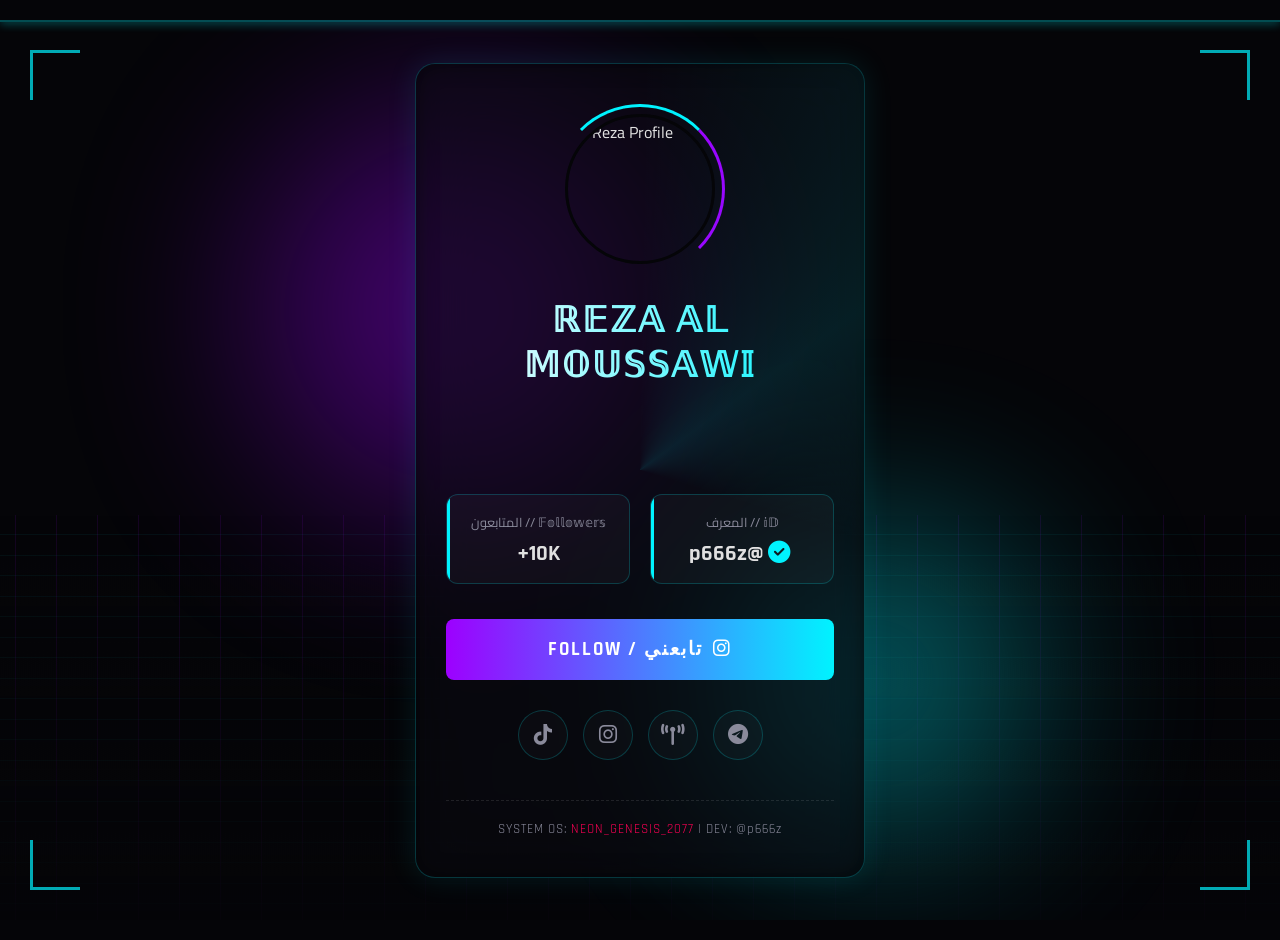
==== index.html @ 3d48b4b0 "Update index.html" ====
<!DOCTYPE HTML>
<html lang="ar" dir="rtl">
<head>
  <meta charset="utf-8"/>
  <meta name="viewport" content="width=device-width, initial-scale=1.0, maximum-scale=1.0, user-scalable=no">
  <meta name="theme-color" content="#000000"/>
  <meta name="description" content="Reza Al Moussawi -v.2077">
  <title>موقعي الشخصي | 𝕍.𝟚𝟘𝟟𝟟</title>
  
  <link href="https://fonts.googleapis.com/css2?family=Rajdhani:wght@400;600;700&family=Cairo:wght@400;700;900&display=swap" rel="stylesheet">
  <link rel="stylesheet" href="https://cdnjs.cloudflare.com/ajax/libs/font-awesome/6.4.2/css/all.min.css">
  
  <script src="https://cdnjs.cloudflare.com/ajax/libs/typed.js/2.0.12/typed.min.js"></script>
  <script src="https://cdnjs.cloudflare.com/ajax/libs/vanilla-tilt/1.8.0/vanilla-tilt.min.js"></script>

  <style>
    /* =========================================
       CORE SYSTEM VARIABLES
    ========================================= */
    :root {
      --neon-cyan: #00f3ff;
      --neon-purple: #9d00ff;
      --neon-pink: #ff0055;
      --cyber-black: #050508;
      --cyber-dark: #0a0a12;
      --text-primary: #e0e0e0;
      --text-muted: #8a8a9b;
      --glass-bg: rgba(10, 10, 18, 0.6);
      --glass-border: rgba(0, 243, 255, 0.2);
      --glass-blur: blur(30px);
      --font-tech: 'Rajdhani', sans-serif;
      --font-main: 'Cairo', sans-serif;
      --transition-speed: 0.4s cubic-bezier(0.165, 0.84, 0.44, 1);
    }

    * { margin: 0; padding: 0; box-sizing: border-box; -webkit-tap-highlight-color: transparent; }

    /* تحديث هيكلية الجسم للاستجابة الشاملة */
    html, body {
      min-height: 100vh; /* استخدام min-height بدلاً من height ثابت */
      width: 100%;
      background-color: var(--cyber-black);
      font-family: var(--font-main);
      color: var(--text-primary);
      overflow-x: hidden; /* منع التمرير الأفقي فقط */
      /* السماح بالتمرير العمودي إذا كان المحتوى طويلاً على شاشة صغيرة */
      overflow-y: auto; 
      display: flex;
      justify-content: center;
      align-items: center; /* سيحاول التوسط، لكن سيسمح بالتمرير إذا لزم الأمر */
      perspective: 1500px;
      padding: 20px 0; /* إضافة مساحة للتنفس على الهواتف */
    }

    /* PRELOADER */
    #preloader {
      position: fixed; top: 0; left: 0; width: 100%; height: 100%;
      background: var(--cyber-black); z-index: 9999;
      display: flex; justify-content: center; align-items: center; flex-direction: column;
    }
    .loader-scan {
      width: 200px; height: 200px; border: 3px solid transparent;
      border-top-color: var(--neon-cyan); border-radius: 50%;
      animation: spin-load 1.5s linear infinite; position: relative;
    }
    .loader-scan::before {
      content:''; position: absolute; top: 5px; left: 5px; right: 5px; bottom: 5px;
      border: 3px solid transparent; border-top-color: var(--neon-purple);
      border-radius: 50%; animation: spin-load 2s linear infinite reverse;
    }
    .loading-text { margin-top: 20px; font-family: var(--font-tech); letter-spacing: 3px; color: var(--neon-cyan); animation: blink 1s infinite; }

    /* BACKGROUND */
    .cyber-environment { position: fixed; top: 0; left: 0; width: 100%; height: 100%; z-index: -1; overflow: hidden; }
    .cyber-grid {
      position: absolute; bottom: -30%; left: -50%; width: 200%; height: 100%;
      background: linear-gradient(transparent 0%, var(--cyber-black) 100%),
        repeating-linear-gradient(0deg, transparent 0, transparent 40px, rgba(0, 243, 255, 0.1) 40px, rgba(0, 243, 255, 0.1) 41px),
        repeating-linear-gradient(90deg, transparent 0, transparent 40px, rgba(157, 0, 255, 0.1) 40px, rgba(157, 0, 255, 0.1) 41px);
      transform: rotateX(60deg); animation: grid-move 20s linear infinite;
    }
    .light-orb { position: absolute; border-radius: 50%; filter: blur(100px); opacity: 0.4; animation: float-orb 15s ease-in-out infinite alternate; }
    .orb-1 { top: 10%; left: 20%; width: 400px; height: 400px; background: var(--neon-purple); }
    .orb-2 { bottom: 10%; right: 20%; width: 300px; height: 300px; background: var(--neon-cyan); animation-delay: -5s; }

    /* HUD - جعلناه ثابتاً ليبقى على الشاشة */
    .hud-container { position: fixed; top: 0; left: 0; width: 100%; height: 100%; pointer-events: none; z-index: 10; padding: 20px; }
    .hud-corner { position: absolute; width: 50px; height: 50px; border-color: var(--neon-cyan); border-style: solid; opacity: 0.7; transition: 0.3s;}
    .top-left { top: 30px; left: 30px; border-width: 3px 0 0 3px; }
    .top-right { top: 30px; right: 30px; border-width: 3px 3px 0 0; }
    .bottom-left { bottom: 30px; left: 30px; border-width: 0 0 3px 3px; }
    .bottom-right { bottom: 30px; right: 30px; border-width: 0 3px 3px 0; }
    .scan-line { position: absolute; top: 0; left: 0; width: 100%; height: 2px; background: rgba(0, 243, 255, 0.3); box-shadow: 0 0 10px var(--neon-cyan); animation: scan-down 5s linear infinite; }

    /* CARD - تحديثات الاستجابة الرئيسية */
    .interface-container {
      width: 100%; display: flex; justify-content: center;
      padding: 20px; z-index: 100;
    }
    .cyber-card {
      position: relative;
      width: 90%; /* عرض مرن للهواتف */
      max-width: 450px; /* حد أقصى للكمبيوترات */
      min-height: auto; /* الارتفاع حسب المحتوى */
      background: var(--glass-bg);
      backdrop-filter: var(--glass-blur); border: 1px solid var(--glass-border);
      border-radius: 20px; padding: 40px 30px; text-align: center;
      box-shadow: 0 0 30px rgba(0, 243, 255, 0.1), inset 0 0 20px rgba(0, 0, 0, 0.5);
      overflow: hidden; transform-style: preserve-3d;
      margin: auto; /* ضمان التوسط */
    }
    .cyber-card::after {
      content: ''; position: absolute; top: -50%; left: -50%; width: 200%; height: 200%;
      background: conic-gradient(transparent, rgba(0, 243, 255, 0.1), transparent 30%);
      animation: rotate-glow 10s linear infinite; pointer-events: none;
    }

    /* PROFILE */
    .profile-energy-ring { position: relative; width: 170px; height: 170px; margin: 0 auto 25px; display: flex; justify-content: center; align-items: center; transition: 0.3s; }
    .energy-spinner { position: absolute; top: 0; left: 0; width: 100%; height: 100%; border-radius: 50%; border: 3px solid transparent; border-top-color: var(--neon-cyan); border-right-color: var(--neon-purple); animation: spin-load 3s linear infinite; }
    .img-clipper { width: 150px; height: 150px; border-radius: 50%; overflow: hidden; border: 3px solid var(--cyber-black); position: relative; z-index: 2; transition: 0.3s; }
    .profile-img { width: 100%; height: 100%; object-fit: cover; display: block; }

    .user-identity h1 { font-family: var(--font-tech); font-size: 2.2rem; text-transform: uppercase; letter-spacing: 2px; background: linear-gradient(to right, #fff, var(--neon-cyan)); -webkit-background-clip: text; -webkit-text-fill-color: transparent; margin-bottom: 10px; transition: 0.3s; }
    .glitch-effect { position: relative; animation: glitch-anim 3s infinite; }
    .typed-console { min-height: 60px; color: var(--neon-cyan); font-family: var(--font-tech); font-size: 1rem; display: flex; justify-content: center; align-items: center; text-align: center; }

    /* DATA */
    .data-readout { display: grid; grid-template-columns: repeat(2, 1fr); gap: 20px; margin: 35px 0; }
    .data-module { background: rgba(255, 255, 255, 0.03); border: 1px solid var(--glass-border); padding: 15px; border-radius: 12px; position: relative; transition: var(--transition-speed); overflow: hidden; }
    .data-module::before { content: ''; position: absolute; top: 0; left: 0; width: 3px; height: 100%; background: var(--neon-cyan); }
    .module-label { font-size: 0.8rem; color: var(--text-muted); display: block; margin-bottom: 5px; }
    .module-value { font-family: var(--font-tech); font-size: 1.4rem; font-weight: bold; transition: 0.3s; }
    .verified-icon { color: var(--neon-cyan); margin-right: 5px; animation: pulse 2s infinite; }

    /* BUTTONS */
    .main-action-btn {
      position: relative; width: 100%; padding: 18px; background: linear-gradient(90deg, var(--neon-purple), var(--neon-cyan));
      border: none; border-radius: 8px; color: white; font-family: var(--font-tech); font-size: 1.2rem; font-weight: bold;
      text-transform: uppercase; letter-spacing: 2px; cursor: pointer; overflow: hidden; transition: all 0.5s ease;
      display: flex; justify-content: center; align-items: center; gap: 10px; text-decoration: none;
    }
    .main-action-btn:hover { box-shadow: 0 0 30px var(--neon-cyan); letter-spacing: 4px; }

    .social-matrix { margin-top: 30px; display: flex; justify-content: center; gap: 15px; flex-wrap: wrap; }
    .matrix-link {
      width: 50px; height: 50px; display: flex; justify-content: center; align-items: center;
      border: 1px solid var(--glass-border); border-radius: 50%; color: var(--text-muted);
      font-size: 1.3rem; transition: var(--transition-speed); background: rgba(255,255,255,0.02);
      text-decoration: none;
    }
    .matrix-link:hover { color: var(--neon-cyan); border-color: var(--neon-cyan); box-shadow: 0 0 15px var(--neon-cyan); transform: scale(1.1) rotate(360deg); }

    .system-footer { margin-top: 40px; padding-top: 20px; border-top: 1px dashed rgba(255,255,255,0.1); font-size: 0.8rem; color: var(--text-muted); font-family: var(--font-tech); letter-spacing: 1px; }
    .sys-id { color: var(--neon-pink); }

    /* ANIMATIONS */
    @keyframes spin-load { 0% { transform: rotate(0deg); } 100% { transform: rotate(360deg); } }
    @keyframes blink { 0%, 100% { opacity: 1; } 50% { opacity: 0.5; } }
    @keyframes grid-move { 0% { background-position: 0 0; } 100% { background-position: 0 1000px; } }
    @keyframes float-orb { 0% { transform: translate(0, 0); } 100% { transform: translate(50px, 50px); } }
    @keyframes scan-down { 0% { top: -10%; opacity: 0; } 50% { opacity: 1; } 100% { top: 110%; opacity: 0; } }
    @keyframes rotate-glow { 0% { transform: rotate(0deg); } 100% { transform: rotate(360deg); } }
    @keyframes pulse { 0% { opacity: 1; transform: scale(1); } 50% { opacity: 0.7; transform: scale(0.9); } 100% { opacity: 1; transform: scale(1); } }
    @keyframes glitch-anim { 0% { text-shadow: 2px 0 0 var(--neon-pink), -2px 0 0 var(--neon-cyan); } 2% { text-shadow: 2px 0 0 var(--neon-pink), -2px 0 0 var(--neon-cyan); left: -2px;} 4% { text-shadow: 2px 0 0 var(--neon-pink), -2px 0 0 var(--neon-cyan); left: 2px;} 5% { text-shadow: none; left: 0;} 100% { text-shadow: none; } }

    /* =========================================
       RESPONSIVE MEDIA QUERIES - استعلامات الوسائط المتجاوبة
    ========================================= */
    
    /* للهواتف المتوسطة والصغيرة (أقل من 480 بكسل) */
    @media (max-width: 480px) {
      .cyber-card { padding: 30px 20px; }
      .profile-energy-ring { width: 140px; height: 140px; }
      .img-clipper { width: 120px; height: 120px; }
      .user-identity h1 { font-size: 1.8rem; }
      .module-value { font-size: 1.2rem; }
      .hud-container { padding: 10px; }
      .hud-corner { width: 30px; height: 30px; border-width: 2px; }
    }

    /* للهواتف الصغيرة جداً (مثل iPhone SE القديم) */
    @media (max-width: 360px) {
       .user-identity h1 { font-size: 1.6rem; letter-spacing: 1px; }
       .main-action-btn { padding: 14px; font-size: 1rem; }
       .social-matrix { gap: 10px; }
       .matrix-link { width: 42px; height: 42px; font-size: 1.1rem; }
    }

    /* للشاشات القصيرة (تجنب قص المحتوى من الأعلى) */
    @media (max-height: 700px) {
        body { align-items: flex-start; padding-top: 30px; }
    }
  </style>
</head>
<body>

  <div id="preloader">
    <div class="loader-scan"></div>
    <div class="loading-text">INITIALIZING SYSTEM V.2077...</div>
  </div>

  <div class="cyber-environment">
    <div class="cyber-grid"></div>
    <div class="light-orb orb-1"></div>
    <div class="light-orb orb-2"></div>
  </div>

  <div class="hud-container">
    <div class="hud-corner top-left"></div><div class="hud-corner top-right"></div>
    <div class="hud-corner bottom-left"></div><div class="hud-corner bottom-right"></div>
    <div class="scan-line"></div>
  </div>

  <div class="interface-container">
    <div class="cyber-card" data-tilt data-tilt-max="8" data-tilt-speed="1000" data-tilt-gyroscope="true">
      
      <div class="profile-section">
        <div class="profile-energy-ring">
          <div class="energy-spinner"></div>
          <div class="img-clipper">
            <img class="profile-img" src="https://files.catbox.moe/ebui67.webp" alt="Reza Profile">
          </div>
        </div>

        <div class="user-identity">
          <h1 class="glitch-effect">ℝ𝔼ℤ𝔸 𝔸𝕃 𝕄𝕆𝕌𝕊𝕊𝔸𝕎𝕀</h1>
          <div class="typed-console">
            <span id="typed-output"></span>
          </div>
        </div>
      </div>

      <div class="data-readout">
        <div class="data-module">
          <span class="module-label">𝕚𝔻 // المعرف</span>
          <div class="module-value"><i class="fa-solid fa-circle-check verified-icon"></i> @p666z</div>
        </div>
        <div class="data-module">
          <span class="module-label">𝔽𝕠𝕝𝕝𝕠𝕨𝕖𝕣𝕤 // المتابعون</span>
          <div class="module-value">10K+</div>
        </div>
      </div>

      <a href="https://instagram.com/p666z" class="main-action-btn">
        <i class="fa-brands fa-instagram"></i>
        <span>تابعني / FOLLOW</span>
      </a>

      <div class="social-matrix">
        <a href="https://t.me/lJJ2l" class="matrix-link" title="Personal Telegram"><i class="fa-brands fa-telegram"></i></a>
        <a href="https://t.me/i_1_L_1L" class="matrix-link" title="Telegram Channel"><i class="fa-solid fa-tower-broadcast"></i></a>
        <a href="https://instagram.com/p666z" class="matrix-link" title="Instagram"><i class="fa-brands fa-instagram"></i></a>
        <a href="https://www.tiktok.com/@MS4wLjABAAAALT3ljQqOXh9cfTq3cV9NTGuM2N7LGK0Dmmt2HBsG1YEBTOceP8y1oHt_io0-Pq9f?_r=1&_t=ZS-939ClJ9ijif" class="matrix-link" title="TikTok"><i class="fa-brands fa-tiktok"></i></a>
      </div>

      <div class="system-footer">
        SYSTEM OS: <span class="sys-id">NEON_GENESIS_2077</span> | DEV: @p666z
      </div>

    </div>
  </div>

  <script>
    window.addEventListener('load', () => {
      setTimeout(() => {
        document.getElementById('preloader').style.opacity = '0';
        setTimeout(() => { document.getElementById('preloader').style.display = 'none'; }, 500);
      }, 2000);
    });

    var typed = new Typed('#typed-output', {
      strings: [
        'مرحباً بكم في صفحتي الشخصية',
        'Welcome to my personal page',
        'موقعي الشخصي: رضا الموسوي',
        'Contact Me: @p666z',
        'SYSTEM STATUS: ONLINE'
      ],
      typeSpeed: 40,
      backSpeed: 20,
      startDelay: 2200,
      loop: true,
      cursorChar: '_'
    });

    // إعدادات Tilt مع دعم الجيروسكوب للهواتف
    VanillaTilt.init(document.querySelector(".cyber-card"), {
      max: 8,
      speed: 1000,
      glare: true,
      "max-glare": 0.2,
      gyroscope: true, // تفعيل الميلان بحركة الهاتف
      gyroscopeMinAngleX: -10,
      gyroscopeMaxAngleX: 10,
      gyroscopeMinAngleY: -10,
      gyroscopeMaxAngleY: 10,
    });
  </script>

</body>
</html>
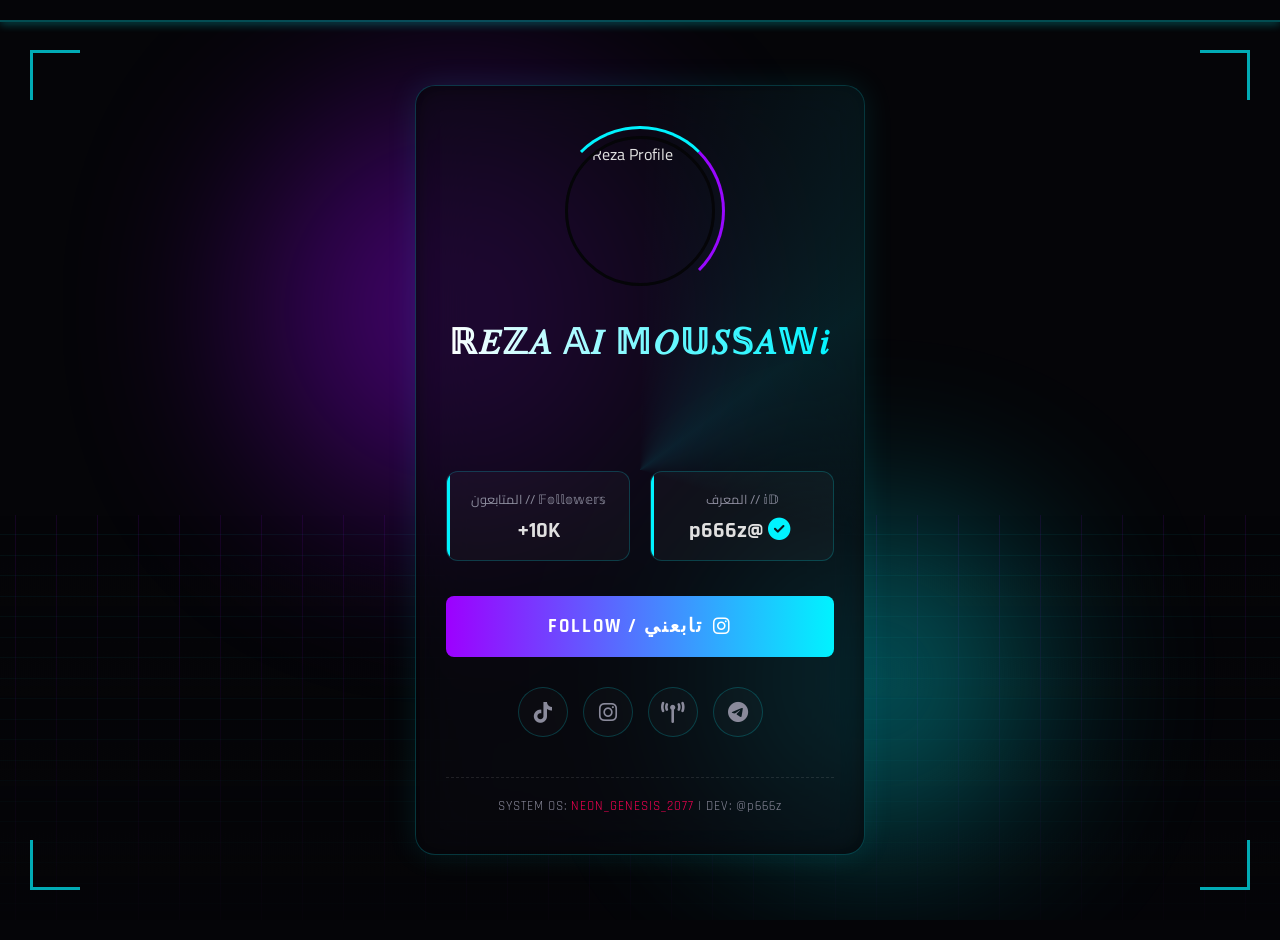
==== commit 8de8a34c: "Update index.html" ====
--- a/index.html
+++ b/index.html
@@ -224,7 +224,7 @@
         </div>
 
         <div class="user-identity">
-          <h1 class="glitch-effect">ℝ𝔼ℤ𝔸 𝔸𝕃 𝕄𝕆𝕌𝕊𝕊𝔸𝕎𝕀</h1>
+          <h1 class="glitch-effect">ℝ𝐸ℤ𝐴 𝔸𝐼 𝕄𝑂𝕌𝑆𝕊𝐴𝕎𝑖</h1>
           <div class="typed-console">
             <span id="typed-output"></span>
           </div>
@@ -249,9 +249,9 @@
 
       <div class="social-matrix">
         <a href="https://t.me/lJJ2l" class="matrix-link" title="Personal Telegram"><i class="fa-brands fa-telegram"></i></a>
-        <a href="https://t.me/i_1_L_1L" class="matrix-link" title="Telegram Channel"><i class="fa-solid fa-tower-broadcast"></i></a>
+        <a href="https://t.me/z88zy/2" class="matrix-link" title="Telegram Channel"><i class="fa-solid fa-tower-broadcast"></i></a>
         <a href="https://instagram.com/p666z" class="matrix-link" title="Instagram"><i class="fa-brands fa-instagram"></i></a>
-        <a href="https://www.tiktok.com/@MS4wLjABAAAALT3ljQqOXh9cfTq3cV9NTGuM2N7LGK0Dmmt2HBsG1YEBTOceP8y1oHt_io0-Pq9f?_r=1&_t=ZS-939ClJ9ijif" class="matrix-link" title="TikTok"><i class="fa-brands fa-tiktok"></i></a>
+        <a href="https://vt.tiktok.com/ZSaJ7Meco/" class="matrix-link" title="TikTok"><i class="fa-brands fa-tiktok"></i></a>
       </div>
 
       <div class="system-footer">
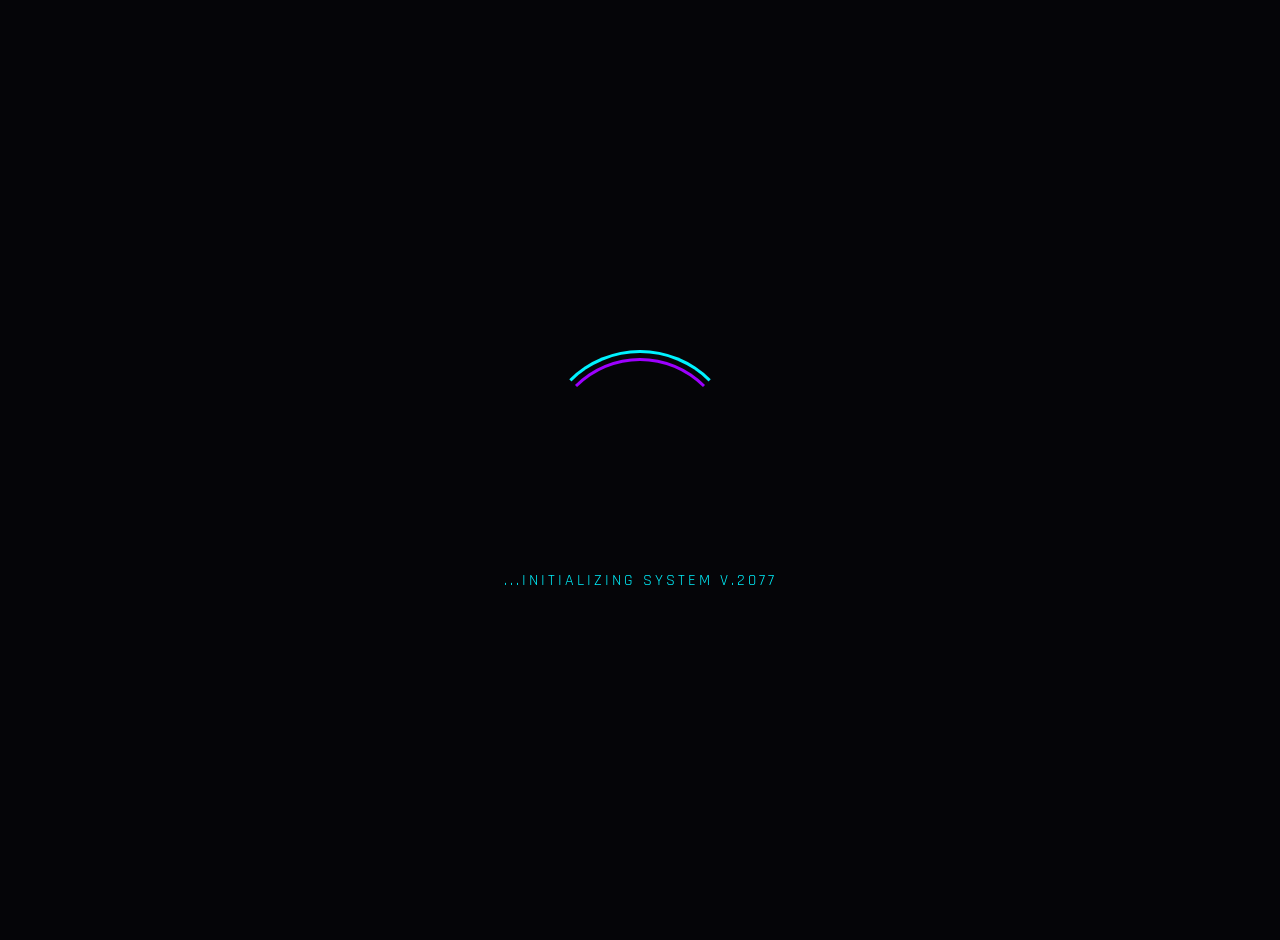
==== commit 064272ba: "Update index.html" ====
--- a/index.html
+++ b/index.html
@@ -224,7 +224,8 @@
         </div>
 
         <div class="user-identity">
-          <h1 class="glitch-effect">ℝ𝐸ℤ𝐴 𝔸𝐼 𝕄𝑂𝕌𝑆𝕊𝐴𝕎𝑖</h1>
+          <h1 class="glitch-effect">ℝ𝔼ℤ𝔸 𝔸𝕃-𝕄𝕆𝕌𝕊𝕊𝔸𝕎𝕀
+          </h1>
           <div class="typed-console">
             <span id="typed-output"></span>
           </div>
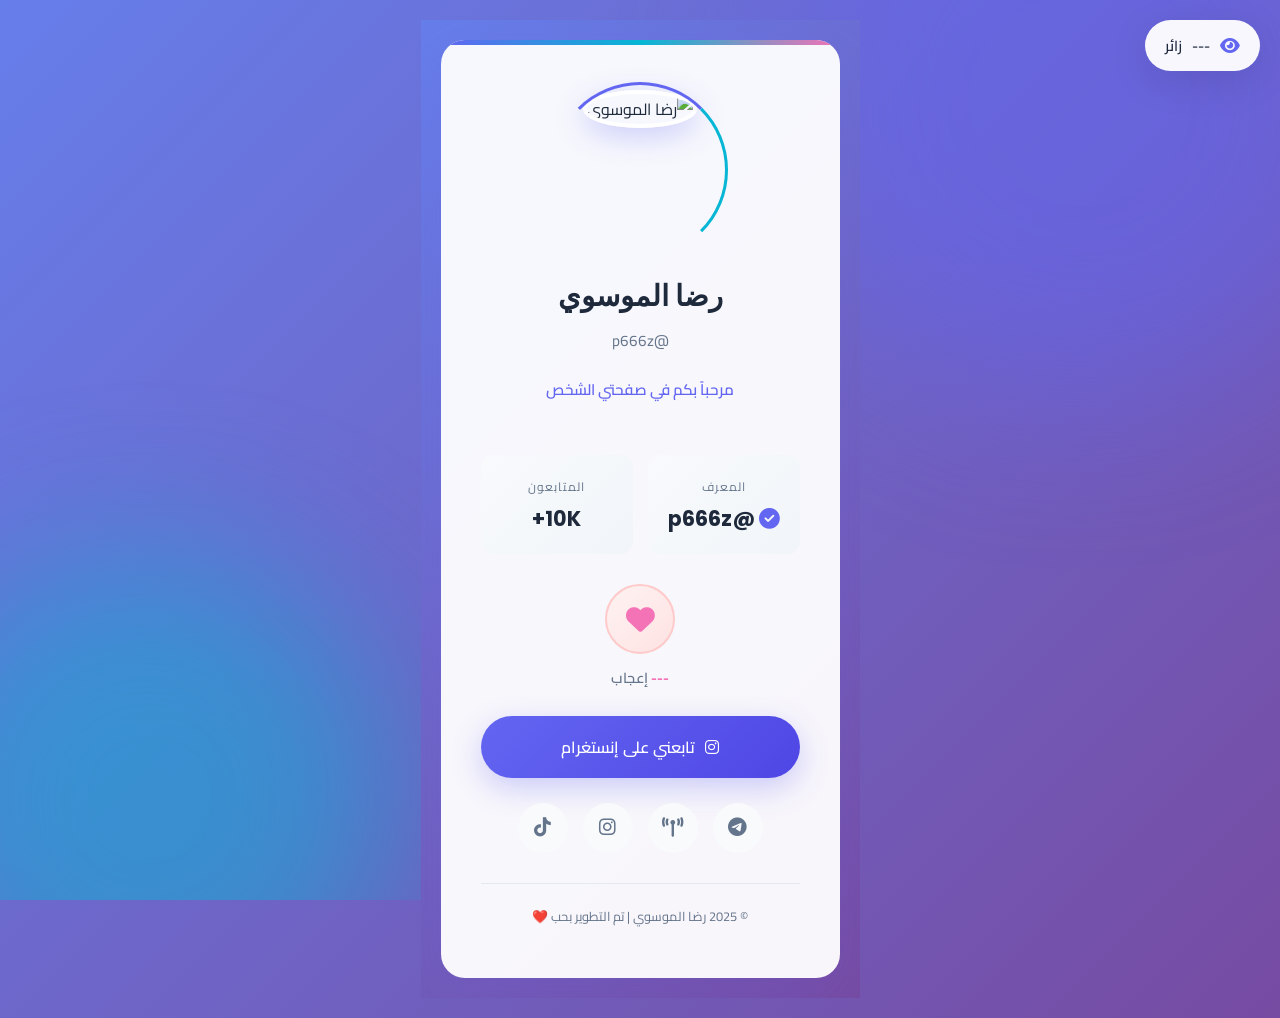
==== commit 933c2361: "Update website with new design, visitor counter and like button" ====
--- a/index.html
+++ b/index.html
@@ -1,303 +1,113 @@
-<!DOCTYPE HTML>
+<!DOCTYPE html>
 <html lang="ar" dir="rtl">
 <head>
-  <meta charset="utf-8"/>
+  <meta charset="UTF-8">
   <meta name="viewport" content="width=device-width, initial-scale=1.0, maximum-scale=1.0, user-scalable=no">
-  <meta name="theme-color" content="#000000"/>
-  <meta name="description" content="Reza Al Moussawi -v.2077">
-  <title>موقعي الشخصي | 𝕍.𝟚𝟘𝟟𝟟</title>
+  <meta name="theme-color" content="#6366f1">
+  <meta name="description" content="رضا الموسوي - صفحة شخصية">
   
-  <link href="https://fonts.googleapis.com/css2?family=Rajdhani:wght@400;600;700&family=Cairo:wght@400;700;900&display=swap" rel="stylesheet">
-  <link rel="stylesheet" href="https://cdnjs.cloudflare.com/ajax/libs/font-awesome/6.4.2/css/all.min.css">
+  <title>رضا الموسوي | @p666z</title>
   
-  <script src="https://cdnjs.cloudflare.com/ajax/libs/typed.js/2.0.12/typed.min.js"></script>
-  <script src="https://cdnjs.cloudflare.com/ajax/libs/vanilla-tilt/1.8.0/vanilla-tilt.min.js"></script>
-
-  <style>
-    /* =========================================
-       CORE SYSTEM VARIABLES
-    ========================================= */
-    :root {
-      --neon-cyan: #00f3ff;
-      --neon-purple: #9d00ff;
-      --neon-pink: #ff0055;
-      --cyber-black: #050508;
-      --cyber-dark: #0a0a12;
-      --text-primary: #e0e0e0;
-      --text-muted: #8a8a9b;
-      --glass-bg: rgba(10, 10, 18, 0.6);
-      --glass-border: rgba(0, 243, 255, 0.2);
-      --glass-blur: blur(30px);
-      --font-tech: 'Rajdhani', sans-serif;
-      --font-main: 'Cairo', sans-serif;
-      --transition-speed: 0.4s cubic-bezier(0.165, 0.84, 0.44, 1);
-    }
-
-    * { margin: 0; padding: 0; box-sizing: border-box; -webkit-tap-highlight-color: transparent; }
-
-    /* تحديث هيكلية الجسم للاستجابة الشاملة */
-    html, body {
-      min-height: 100vh; /* استخدام min-height بدلاً من height ثابت */
-      width: 100%;
-      background-color: var(--cyber-black);
-      font-family: var(--font-main);
-      color: var(--text-primary);
-      overflow-x: hidden; /* منع التمرير الأفقي فقط */
-      /* السماح بالتمرير العمودي إذا كان المحتوى طويلاً على شاشة صغيرة */
-      overflow-y: auto; 
-      display: flex;
-      justify-content: center;
-      align-items: center; /* سيحاول التوسط، لكن سيسمح بالتمرير إذا لزم الأمر */
-      perspective: 1500px;
-      padding: 20px 0; /* إضافة مساحة للتنفس على الهواتف */
-    }
-
-    /* PRELOADER */
-    #preloader {
-      position: fixed; top: 0; left: 0; width: 100%; height: 100%;
-      background: var(--cyber-black); z-index: 9999;
-      display: flex; justify-content: center; align-items: center; flex-direction: column;
-    }
-    .loader-scan {
-      width: 200px; height: 200px; border: 3px solid transparent;
-      border-top-color: var(--neon-cyan); border-radius: 50%;
-      animation: spin-load 1.5s linear infinite; position: relative;
-    }
-    .loader-scan::before {
-      content:''; position: absolute; top: 5px; left: 5px; right: 5px; bottom: 5px;
-      border: 3px solid transparent; border-top-color: var(--neon-purple);
-      border-radius: 50%; animation: spin-load 2s linear infinite reverse;
-    }
-    .loading-text { margin-top: 20px; font-family: var(--font-tech); letter-spacing: 3px; color: var(--neon-cyan); animation: blink 1s infinite; }
-
-    /* BACKGROUND */
-    .cyber-environment { position: fixed; top: 0; left: 0; width: 100%; height: 100%; z-index: -1; overflow: hidden; }
-    .cyber-grid {
-      position: absolute; bottom: -30%; left: -50%; width: 200%; height: 100%;
-      background: linear-gradient(transparent 0%, var(--cyber-black) 100%),
-        repeating-linear-gradient(0deg, transparent 0, transparent 40px, rgba(0, 243, 255, 0.1) 40px, rgba(0, 243, 255, 0.1) 41px),
-        repeating-linear-gradient(90deg, transparent 0, transparent 40px, rgba(157, 0, 255, 0.1) 40px, rgba(157, 0, 255, 0.1) 41px);
-      transform: rotateX(60deg); animation: grid-move 20s linear infinite;
-    }
-    .light-orb { position: absolute; border-radius: 50%; filter: blur(100px); opacity: 0.4; animation: float-orb 15s ease-in-out infinite alternate; }
-    .orb-1 { top: 10%; left: 20%; width: 400px; height: 400px; background: var(--neon-purple); }
-    .orb-2 { bottom: 10%; right: 20%; width: 300px; height: 300px; background: var(--neon-cyan); animation-delay: -5s; }
-
-    /* HUD - جعلناه ثابتاً ليبقى على الشاشة */
-    .hud-container { position: fixed; top: 0; left: 0; width: 100%; height: 100%; pointer-events: none; z-index: 10; padding: 20px; }
-    .hud-corner { position: absolute; width: 50px; height: 50px; border-color: var(--neon-cyan); border-style: solid; opacity: 0.7; transition: 0.3s;}
-    .top-left { top: 30px; left: 30px; border-width: 3px 0 0 3px; }
-    .top-right { top: 30px; right: 30px; border-width: 3px 3px 0 0; }
-    .bottom-left { bottom: 30px; left: 30px; border-width: 0 0 3px 3px; }
-    .bottom-right { bottom: 30px; right: 30px; border-width: 0 3px 3px 0; }
-    .scan-line { position: absolute; top: 0; left: 0; width: 100%; height: 2px; background: rgba(0, 243, 255, 0.3); box-shadow: 0 0 10px var(--neon-cyan); animation: scan-down 5s linear infinite; }
-
-    /* CARD - تحديثات الاستجابة الرئيسية */
-    .interface-container {
-      width: 100%; display: flex; justify-content: center;
-      padding: 20px; z-index: 100;
-    }
-    .cyber-card {
-      position: relative;
-      width: 90%; /* عرض مرن للهواتف */
-      max-width: 450px; /* حد أقصى للكمبيوترات */
-      min-height: auto; /* الارتفاع حسب المحتوى */
-      background: var(--glass-bg);
-      backdrop-filter: var(--glass-blur); border: 1px solid var(--glass-border);
-      border-radius: 20px; padding: 40px 30px; text-align: center;
-      box-shadow: 0 0 30px rgba(0, 243, 255, 0.1), inset 0 0 20px rgba(0, 0, 0, 0.5);
-      overflow: hidden; transform-style: preserve-3d;
-      margin: auto; /* ضمان التوسط */
-    }
-    .cyber-card::after {
-      content: ''; position: absolute; top: -50%; left: -50%; width: 200%; height: 200%;
-      background: conic-gradient(transparent, rgba(0, 243, 255, 0.1), transparent 30%);
-      animation: rotate-glow 10s linear infinite; pointer-events: none;
-    }
-
-    /* PROFILE */
-    .profile-energy-ring { position: relative; width: 170px; height: 170px; margin: 0 auto 25px; display: flex; justify-content: center; align-items: center; transition: 0.3s; }
-    .energy-spinner { position: absolute; top: 0; left: 0; width: 100%; height: 100%; border-radius: 50%; border: 3px solid transparent; border-top-color: var(--neon-cyan); border-right-color: var(--neon-purple); animation: spin-load 3s linear infinite; }
-    .img-clipper { width: 150px; height: 150px; border-radius: 50%; overflow: hidden; border: 3px solid var(--cyber-black); position: relative; z-index: 2; transition: 0.3s; }
-    .profile-img { width: 100%; height: 100%; object-fit: cover; display: block; }
-
-    .user-identity h1 { font-family: var(--font-tech); font-size: 2.2rem; text-transform: uppercase; letter-spacing: 2px; background: linear-gradient(to right, #fff, var(--neon-cyan)); -webkit-background-clip: text; -webkit-text-fill-color: transparent; margin-bottom: 10px; transition: 0.3s; }
-    .glitch-effect { position: relative; animation: glitch-anim 3s infinite; }
-    .typed-console { min-height: 60px; color: var(--neon-cyan); font-family: var(--font-tech); font-size: 1rem; display: flex; justify-content: center; align-items: center; text-align: center; }
-
-    /* DATA */
-    .data-readout { display: grid; grid-template-columns: repeat(2, 1fr); gap: 20px; margin: 35px 0; }
-    .data-module { background: rgba(255, 255, 255, 0.03); border: 1px solid var(--glass-border); padding: 15px; border-radius: 12px; position: relative; transition: var(--transition-speed); overflow: hidden; }
-    .data-module::before { content: ''; position: absolute; top: 0; left: 0; width: 3px; height: 100%; background: var(--neon-cyan); }
-    .module-label { font-size: 0.8rem; color: var(--text-muted); display: block; margin-bottom: 5px; }
-    .module-value { font-family: var(--font-tech); font-size: 1.4rem; font-weight: bold; transition: 0.3s; }
-    .verified-icon { color: var(--neon-cyan); margin-right: 5px; animation: pulse 2s infinite; }
-
-    /* BUTTONS */
-    .main-action-btn {
-      position: relative; width: 100%; padding: 18px; background: linear-gradient(90deg, var(--neon-purple), var(--neon-cyan));
-      border: none; border-radius: 8px; color: white; font-family: var(--font-tech); font-size: 1.2rem; font-weight: bold;
-      text-transform: uppercase; letter-spacing: 2px; cursor: pointer; overflow: hidden; transition: all 0.5s ease;
-      display: flex; justify-content: center; align-items: center; gap: 10px; text-decoration: none;
-    }
-    .main-action-btn:hover { box-shadow: 0 0 30px var(--neon-cyan); letter-spacing: 4px; }
-
-    .social-matrix { margin-top: 30px; display: flex; justify-content: center; gap: 15px; flex-wrap: wrap; }
-    .matrix-link {
-      width: 50px; height: 50px; display: flex; justify-content: center; align-items: center;
-      border: 1px solid var(--glass-border); border-radius: 50%; color: var(--text-muted);
-      font-size: 1.3rem; transition: var(--transition-speed); background: rgba(255,255,255,0.02);
-      text-decoration: none;
-    }
-    .matrix-link:hover { color: var(--neon-cyan); border-color: var(--neon-cyan); box-shadow: 0 0 15px var(--neon-cyan); transform: scale(1.1) rotate(360deg); }
-
-    .system-footer { margin-top: 40px; padding-top: 20px; border-top: 1px dashed rgba(255,255,255,0.1); font-size: 0.8rem; color: var(--text-muted); font-family: var(--font-tech); letter-spacing: 1px; }
-    .sys-id { color: var(--neon-pink); }
-
-    /* ANIMATIONS */
-    @keyframes spin-load { 0% { transform: rotate(0deg); } 100% { transform: rotate(360deg); } }
-    @keyframes blink { 0%, 100% { opacity: 1; } 50% { opacity: 0.5; } }
-    @keyframes grid-move { 0% { background-position: 0 0; } 100% { background-position: 0 1000px; } }
-    @keyframes float-orb { 0% { transform: translate(0, 0); } 100% { transform: translate(50px, 50px); } }
-    @keyframes scan-down { 0% { top: -10%; opacity: 0; } 50% { opacity: 1; } 100% { top: 110%; opacity: 0; } }
-    @keyframes rotate-glow { 0% { transform: rotate(0deg); } 100% { transform: rotate(360deg); } }
-    @keyframes pulse { 0% { opacity: 1; transform: scale(1); } 50% { opacity: 0.7; transform: scale(0.9); } 100% { opacity: 1; transform: scale(1); } }
-    @keyframes glitch-anim { 0% { text-shadow: 2px 0 0 var(--neon-pink), -2px 0 0 var(--neon-cyan); } 2% { text-shadow: 2px 0 0 var(--neon-pink), -2px 0 0 var(--neon-cyan); left: -2px;} 4% { text-shadow: 2px 0 0 var(--neon-pink), -2px 0 0 var(--neon-cyan); left: 2px;} 5% { text-shadow: none; left: 0;} 100% { text-shadow: none; } }
-
-    /* =========================================
-       RESPONSIVE MEDIA QUERIES - استعلامات الوسائط المتجاوبة
-    ========================================= */
-    
-    /* للهواتف المتوسطة والصغيرة (أقل من 480 بكسل) */
-    @media (max-width: 480px) {
-      .cyber-card { padding: 30px 20px; }
-      .profile-energy-ring { width: 140px; height: 140px; }
-      .img-clipper { width: 120px; height: 120px; }
-      .user-identity h1 { font-size: 1.8rem; }
-      .module-value { font-size: 1.2rem; }
-      .hud-container { padding: 10px; }
-      .hud-corner { width: 30px; height: 30px; border-width: 2px; }
-    }
-
-    /* للهواتف الصغيرة جداً (مثل iPhone SE القديم) */
-    @media (max-width: 360px) {
-       .user-identity h1 { font-size: 1.6rem; letter-spacing: 1px; }
-       .main-action-btn { padding: 14px; font-size: 1rem; }
-       .social-matrix { gap: 10px; }
-       .matrix-link { width: 42px; height: 42px; font-size: 1.1rem; }
-    }
-
-    /* للشاشات القصيرة (تجنب قص المحتوى من الأعلى) */
-    @media (max-height: 700px) {
-        body { align-items: flex-start; padding-top: 30px; }
-    }
-  </style>
+  <!-- خطوط -->
+  <link rel="preconnect" href="https://fonts.googleapis.com">
+  <link rel="preconnect" href="https://fonts.gstatic.com" crossorigin>
+  <link href="https://fonts.googleapis.com/css2?family=Cairo:wght@400;600;700&family=Poppins:wght@400;600;700&display=swap" rel="stylesheet">
+  
+  <!-- أيقونات -->
+  <link rel="stylesheet" href="https://cdnjs.cloudflare.com/ajax/libs/font-awesome/6.4.0/css/all.min.css">
+  
+  <!-- ملف التنسيق -->
+  <link rel="stylesheet" href="style.css">
 </head>
 <body>
-
-  <div id="preloader">
-    <div class="loader-scan"></div>
-    <div class="loading-text">INITIALIZING SYSTEM V.2077...</div>
+  
+  <!-- خلفية متحركة -->
+  <div class="bg-animation"></div>
+  
+  <!-- عداد الزوار -->
+  <div class="visitor-counter">
+    <i class="fa-solid fa-eye"></i>
+    <span id="visitor-count">---</span>
+    <span>زائر</span>
   </div>
-
-  <div class="cyber-environment">
-    <div class="cyber-grid"></div>
-    <div class="light-orb orb-1"></div>
-    <div class="light-orb orb-2"></div>
-  </div>
-
-  <div class="hud-container">
-    <div class="hud-corner top-left"></div><div class="hud-corner top-right"></div>
-    <div class="hud-corner bottom-left"></div><div class="hud-corner bottom-right"></div>
-    <div class="scan-line"></div>
-  </div>
-
-  <div class="interface-container">
-    <div class="cyber-card" data-tilt data-tilt-max="8" data-tilt-speed="1000" data-tilt-gyroscope="true">
-      
-      <div class="profile-section">
-        <div class="profile-energy-ring">
-          <div class="energy-spinner"></div>
-          <div class="img-clipper">
-            <img class="profile-img" src="https://files.catbox.moe/ebui67.webp" alt="Reza Profile">
-          </div>
-        </div>
-
-        <div class="user-identity">
-          <h1 class="glitch-effect">ℝ𝔼ℤ𝔸 𝔸𝕃-𝕄𝕆𝕌𝕊𝕊𝔸𝕎𝕀
-          </h1>
-          <div class="typed-console">
-            <span id="typed-output"></span>
-          </div>
+  
+  <!-- البطاقة الرئيسية -->
+  <div class="card">
+    
+    <!-- الصورة الشخصية -->
+    <div class="profile-wrapper">
+      <div class="profile-ring"></div>
+      <img class="profile-img" src="https://files.catbox.moe/ebui67.webp" alt="رضا الموسوي">
+    </div>
+    
+    <!-- الهوية -->
+    <div class="identity">
+      <h1>رضا الموسوي</h1>
+      <p class="subtitle">@p666z</p>
+    </div>
+    
+    <!-- نص متحرك -->
+    <div class="typed-text" id="typed-output"></div>
+    
+    <!-- الإحصائيات -->
+    <div class="stats">
+      <div class="stat-box">
+        <div class="stat-label">المعرف</div>
+        <div class="stat-value">
+          <i class="fa-solid fa-circle-check" style="color: #6366f1;"></i>
+          @p666z
         </div>
       </div>
-
-      <div class="data-readout">
-        <div class="data-module">
-          <span class="module-label">𝕚𝔻 // المعرف</span>
-          <div class="module-value"><i class="fa-solid fa-circle-check verified-icon"></i> @p666z</div>
-        </div>
-        <div class="data-module">
-          <span class="module-label">𝔽𝕠𝕝𝕝𝕠𝕨𝕖𝕣𝕤 // المتابعون</span>
-          <div class="module-value">10K+</div>
-        </div>
+      <div class="stat-box">
+        <div class="stat-label">المتابعون</div>
+        <div class="stat-value">10K+</div>
       </div>
-
-      <a href="https://instagram.com/p666z" class="main-action-btn">
+    </div>
+    
+    <!-- زر الإعجاب -->
+    <div class="like-section">
+      <button class="like-btn" id="like-btn" onclick="handleLike()" title="أعجبني!">
+        <i class="fa-solid fa-heart"></i>
+      </button>
+      <div class="like-count">
+        <span id="likes-count">---</span> إعجاب
+      </div>
+    </div>
+    
+    <!-- زر المتابعة -->
+    <a href="https://instagram.com/p666z" class="btn-primary" target="_blank">
+      <i class="fa-brands fa-instagram"></i>
+      <span>تابعني على إنستغرام</span>
+    </a>
+    
+    <!-- روابط التواصل -->
+    <div class="social-links">
+      <a href="https://t.me/lJJ2l" class="social-link" title="تلغرام الشخصي" target="_blank">
+        <i class="fa-brands fa-telegram"></i>
+      </a>
+      <a href="https://t.me/z88zy/2" class="social-link" title="قناة التلغرام" target="_blank">
+        <i class="fa-solid fa-tower-broadcast"></i>
+      </a>
+      <a href="https://instagram.com/p666z" class="social-link" title="إنستغرام" target="_blank">
         <i class="fa-brands fa-instagram"></i>
-        <span>تابعني / FOLLOW</span>
       </a>
-
-      <div class="social-matrix">
-        <a href="https://t.me/lJJ2l" class="matrix-link" title="Personal Telegram"><i class="fa-brands fa-telegram"></i></a>
-        <a href="https://t.me/z88zy/2" class="matrix-link" title="Telegram Channel"><i class="fa-solid fa-tower-broadcast"></i></a>
-        <a href="https://instagram.com/p666z" class="matrix-link" title="Instagram"><i class="fa-brands fa-instagram"></i></a>
-        <a href="https://vt.tiktok.com/ZSaJ7Meco/" class="matrix-link" title="TikTok"><i class="fa-brands fa-tiktok"></i></a>
-      </div>
-
-      <div class="system-footer">
-        SYSTEM OS: <span class="sys-id">NEON_GENESIS_2077</span> | DEV: @p666z
-      </div>
-
+      <a href="https://vt.tiktok.com/ZSaJ7Meco/" class="social-link" title="تيك توك" target="_blank">
+        <i class="fa-brands fa-tiktok"></i>
+      </a>
     </div>
+    
+    <!-- التذييل -->
+    <div class="footer">
+      <p>© 2025 رضا الموسوي | تم التطوير بحب ❤️</p>
+    </div>
+    
   </div>
-
-  <script>
-    window.addEventListener('load', () => {
-      setTimeout(() => {
-        document.getElementById('preloader').style.opacity = '0';
-        setTimeout(() => { document.getElementById('preloader').style.display = 'none'; }, 500);
-      }, 2000);
-    });
-
-    var typed = new Typed('#typed-output', {
-      strings: [
-        'مرحباً بكم في صفحتي الشخصية',
-        'Welcome to my personal page',
-        'موقعي الشخصي: رضا الموسوي',
-        'Contact Me: @p666z',
-        'SYSTEM STATUS: ONLINE'
-      ],
-      typeSpeed: 40,
-      backSpeed: 20,
-      startDelay: 2200,
-      loop: true,
-      cursorChar: '_'
-    });
-
-    // إعدادات Tilt مع دعم الجيروسكوب للهواتف
-    VanillaTilt.init(document.querySelector(".cyber-card"), {
-      max: 8,
-      speed: 1000,
-      glare: true,
-      "max-glare": 0.2,
-      gyroscope: true, // تفعيل الميلان بحركة الهاتف
-      gyroscopeMinAngleX: -10,
-      gyroscopeMaxAngleX: 10,
-      gyroscopeMinAngleY: -10,
-      gyroscopeMaxAngleY: 10,
-    });
-  </script>
-
+  
+  <!-- رسائل التنبيه -->
+  <div class="toast" id="toast"></div>
+  
+  <!-- ملف الجافاسكربت -->
+  <script src="script.js"></script>
+  
 </body>
 </html>
--- a/style.css
+++ b/style.css
@@ -0,0 +1,415 @@
+/* =========================================
+   Modern Minimal Theme - ثيم عصري وهادئ
+========================================= */
+:root {
+  /* ألوان حديثة وهادئة */
+  --primary: #6366f1;
+  --primary-light: #818cf8;
+  --primary-dark: #4f46e5;
+  --secondary: #06b6d4;
+  --accent: #f472b6;
+  
+  /* خلفيات */
+  --bg-main: linear-gradient(135deg, #667eea 0%, #764ba2 100%);
+  --bg-card: rgba(255, 255, 255, 0.95);
+  --bg-glass: rgba(255, 255, 255, 0.1);
+  
+  /* نصوص */
+  --text-dark: #1e293b;
+  --text-light: #64748b;
+  --text-white: #ffffff;
+  
+  /* تأثيرات */
+  --shadow-soft: 0 10px 40px rgba(0, 0, 0, 0.1);
+  --shadow-card: 0 20px 60px rgba(99, 102, 241, 0.15);
+  --shadow-hover: 0 25px 70px rgba(99, 102, 241, 0.25);
+  
+  --radius: 24px;
+  --radius-sm: 12px;
+  --transition: all 0.3s cubic-bezier(0.4, 0, 0.2, 1);
+  
+  --font-main: 'Cairo', sans-serif;
+  --font-display: 'Poppins', sans-serif;
+}
+
+* {
+  margin: 0;
+  padding: 0;
+  box-sizing: border-box;
+  -webkit-tap-highlight-color: transparent;
+}
+
+html, body {
+  min-height: 100vh;
+  font-family: var(--font-main);
+  background: var(--bg-main);
+  color: var(--text-dark);
+  overflow-x: hidden;
+  display: flex;
+  justify-content: center;
+  align-items: center;
+  padding: 20px;
+}
+
+/* خلفية متحركة */
+.bg-animation {
+  position: fixed;
+  top: 0;
+  left: 0;
+  width: 100%;
+  height: 100%;
+  z-index: -1;
+  overflow: hidden;
+}
+
+.bg-animation::before,
+.bg-animation::after {
+  content: '';
+  position: absolute;
+  border-radius: 50%;
+  filter: blur(80px);
+  opacity: 0.5;
+  animation: float 20s ease-in-out infinite;
+}
+
+.bg-animation::before {
+  width: 600px;
+  height: 600px;
+  background: var(--primary);
+  top: -200px;
+  right: -100px;
+  animation-delay: 0s;
+}
+
+.bg-animation::after {
+  width: 500px;
+  height: 500px;
+  background: var(--secondary);
+  bottom: -150px;
+  left: -100px;
+  animation-delay: -10s;
+}
+
+@keyframes float {
+  0%, 100% { transform: translate(0, 0) rotate(0deg); }
+  33% { transform: translate(30px, -30px) rotate(120deg); }
+  66% { transform: translate(-20px, 20px) rotate(240deg); }
+}
+
+/* عداد الزوار */
+.visitor-counter {
+  position: fixed;
+  top: 20px;
+  right: 20px;
+  background: var(--bg-card);
+  padding: 12px 20px;
+  border-radius: 50px;
+  box-shadow: var(--shadow-soft);
+  display: flex;
+  align-items: center;
+  gap: 10px;
+  font-size: 0.9rem;
+  font-weight: 600;
+  color: var(--text-dark);
+  z-index: 1000;
+  backdrop-filter: blur(10px);
+}
+
+.visitor-counter i {
+  color: var(--primary);
+  font-size: 1.1rem;
+}
+
+.visitor-count {
+  color: var(--primary-dark);
+  font-weight: 700;
+}
+
+/* البطاقة الرئيسية */
+.card {
+  background: var(--bg-card);
+  border-radius: var(--radius);
+  padding: 50px 40px;
+  width: 100%;
+  max-width: 420px;
+  box-shadow: var(--shadow-card);
+  text-align: center;
+  position: relative;
+  overflow: hidden;
+  transition: var(--transition);
+}
+
+.card:hover {
+  transform: translateY(-5px);
+  box-shadow: var(--shadow-hover);
+}
+
+.card::before {
+  content: '';
+  position: absolute;
+  top: 0;
+  left: 0;
+  right: 0;
+  height: 5px;
+  background: linear-gradient(90deg, var(--primary), var(--secondary), var(--accent));
+}
+
+/* صورة البروفايل */
+.profile-wrapper {
+  position: relative;
+  width: 160px;
+  height: 160px;
+  margin: 0 auto 25px;
+}
+
+.profile-img {
+  width: 100%;
+  height: 100%;
+  border-radius: 50%;
+  object-fit: cover;
+  border: 4px solid white;
+  box-shadow: 0 8px 30px rgba(99, 102, 241, 0.3);
+}
+
+.profile-ring {
+  position: absolute;
+  top: -8px;
+  left: -8px;
+  right: -8px;
+  bottom: -8px;
+  border: 3px solid transparent;
+  border-top-color: var(--primary);
+  border-right-color: var(--secondary);
+  border-radius: 50%;
+  animation: spin 8s linear infinite;
+}
+
+@keyframes spin {
+  to { transform: rotate(360deg); }
+}
+
+/* الهوية */
+.identity h1 {
+  font-family: var(--font-display);
+  font-size: 1.8rem;
+  font-weight: 700;
+  color: var(--text-dark);
+  margin-bottom: 8px;
+}
+
+.identity .subtitle {
+  color: var(--text-light);
+  font-size: 0.95rem;
+  margin-bottom: 20px;
+}
+
+/* نص متحرك */
+.typed-text {
+  min-height: 50px;
+  color: var(--primary);
+  font-weight: 600;
+  font-size: 0.95rem;
+  margin-bottom: 30px;
+}
+
+/* الإحصائيات */
+.stats {
+  display: grid;
+  grid-template-columns: 1fr 1fr;
+  gap: 15px;
+  margin-bottom: 30px;
+}
+
+.stat-box {
+  background: linear-gradient(135deg, #f8fafc 0%, #f1f5f9 100%);
+  padding: 20px;
+  border-radius: var(--radius-sm);
+  transition: var(--transition);
+}
+
+.stat-box:hover {
+  transform: scale(1.02);
+  background: linear-gradient(135deg, #f1f5f9 0%, #e2e8f0 100%);
+}
+
+.stat-label {
+  font-size: 0.75rem;
+  color: var(--text-light);
+  text-transform: uppercase;
+  letter-spacing: 1px;
+  margin-bottom: 5px;
+}
+
+.stat-value {
+  font-family: var(--font-display);
+  font-size: 1.3rem;
+  font-weight: 700;
+  color: var(--text-dark);
+}
+
+/* زر الإعجاب */
+.like-section {
+  margin-bottom: 25px;
+}
+
+.like-btn {
+  background: linear-gradient(135deg, #fef2f2 0%, #fee2e2 100%);
+  border: 2px solid #fecaca;
+  width: 70px;
+  height: 70px;
+  border-radius: 50%;
+  cursor: pointer;
+  display: inline-flex;
+  align-items: center;
+  justify-content: center;
+  transition: var(--transition);
+  position: relative;
+}
+
+.like-btn:hover {
+  transform: scale(1.1);
+  box-shadow: 0 10px 30px rgba(244, 114, 182, 0.3);
+}
+
+.like-btn.liked {
+  background: linear-gradient(135deg, #f472b6 0%, #ec4899 100%);
+  border-color: transparent;
+}
+
+.like-btn.liked i {
+  color: white;
+  animation: heart-beat 0.5s ease;
+}
+
+.like-btn i {
+  font-size: 1.8rem;
+  color: #f472b6;
+  transition: var(--transition);
+}
+
+@keyframes heart-beat {
+  0% { transform: scale(1); }
+  25% { transform: scale(1.3); }
+  50% { transform: scale(1); }
+  75% { transform: scale(1.2); }
+  100% { transform: scale(1); }
+}
+
+.like-count {
+  margin-top: 10px;
+  font-weight: 600;
+  color: var(--text-light);
+  font-size: 0.9rem;
+}
+
+.like-count span {
+  color: var(--accent);
+  font-weight: 700;
+}
+
+/* زر المتابعة */
+.btn-primary {
+  display: inline-flex;
+  align-items: center;
+  justify-content: center;
+  gap: 10px;
+  width: 100%;
+  padding: 16px 30px;
+  background: linear-gradient(135deg, var(--primary) 0%, var(--primary-dark) 100%);
+  color: white;
+  text-decoration: none;
+  border-radius: 50px;
+  font-weight: 600;
+  font-size: 1rem;
+  transition: var(--transition);
+  box-shadow: 0 10px 30px rgba(99, 102, 241, 0.3);
+  border: none;
+  cursor: pointer;
+}
+
+.btn-primary:hover {
+  transform: translateY(-3px);
+  box-shadow: 0 15px 40px rgba(99, 102, 241, 0.4);
+}
+
+/* روابط التواصل */
+.social-links {
+  display: flex;
+  justify-content: center;
+  gap: 15px;
+  margin-top: 25px;
+}
+
+.social-link {
+  width: 50px;
+  height: 50px;
+  border-radius: 50%;
+  display: flex;
+  align-items: center;
+  justify-content: center;
+  background: #f8fafc;
+  color: var(--text-light);
+  text-decoration: none;
+  font-size: 1.2rem;
+  transition: var(--transition);
+}
+
+.social-link:hover {
+  background: var(--primary);
+  color: white;
+  transform: translateY(-3px);
+  box-shadow: 0 10px 25px rgba(99, 102, 241, 0.3);
+}
+
+/* التذييل */
+.footer {
+  margin-top: 30px;
+  padding-top: 20px;
+  border-top: 1px solid #e2e8f0;
+  font-size: 0.8rem;
+  color: var(--text-light);
+}
+
+/* رسائل التنبيه */
+.toast {
+  position: fixed;
+  bottom: 30px;
+  left: 50%;
+  transform: translateX(-50%) translateY(100px);
+  background: var(--text-dark);
+  color: white;
+  padding: 15px 30px;
+  border-radius: 50px;
+  font-size: 0.9rem;
+  opacity: 0;
+  transition: all 0.3s ease;
+  z-index: 2000;
+}
+
+.toast.show {
+  transform: translateX(-50%) translateY(0);
+  opacity: 1;
+}
+
+/* Responsive */
+@media (max-width: 480px) {
+  .card {
+    padding: 40px 25px;
+  }
+  
+  .identity h1 {
+    font-size: 1.5rem;
+  }
+  
+  .profile-wrapper {
+    width: 140px;
+    height: 140px;
+  }
+  
+  .visitor-counter {
+    top: 10px;
+    right: 10px;
+    padding: 10px 15px;
+    font-size: 0.8rem;
+  }
+}
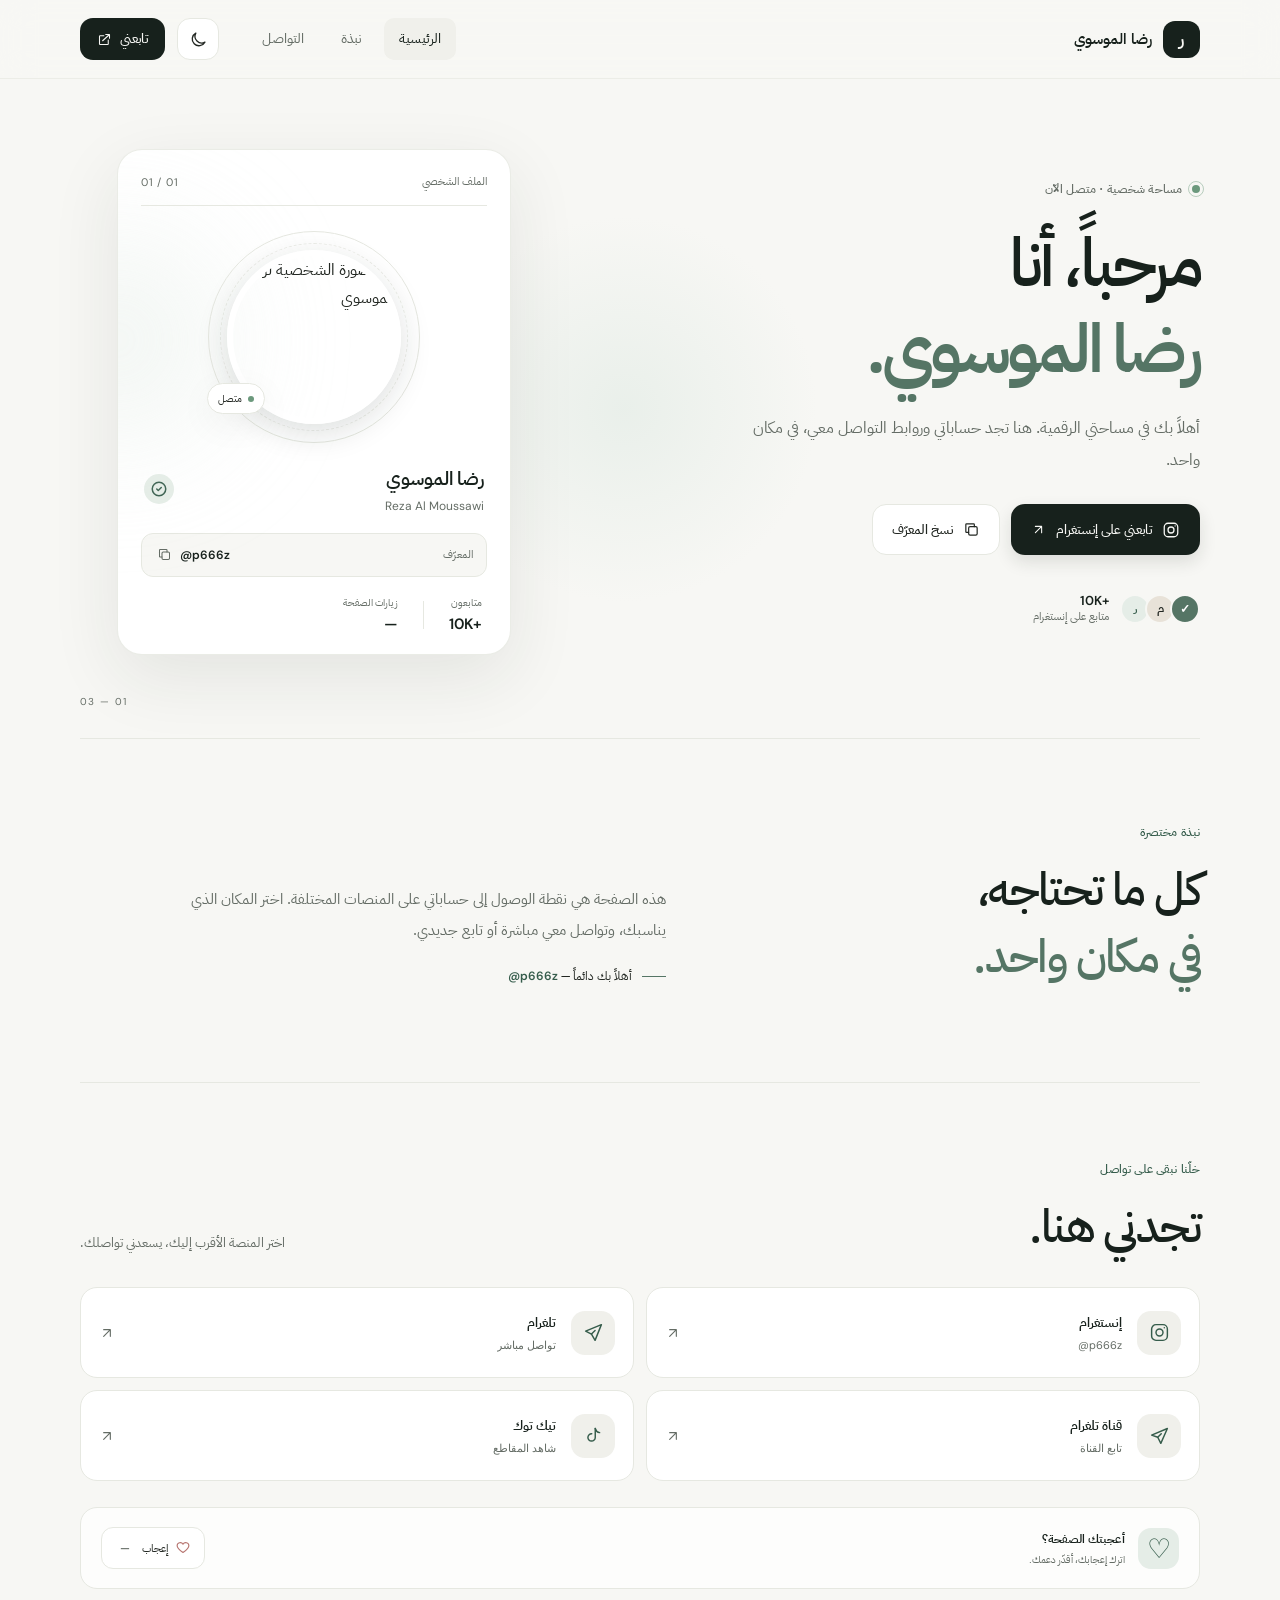
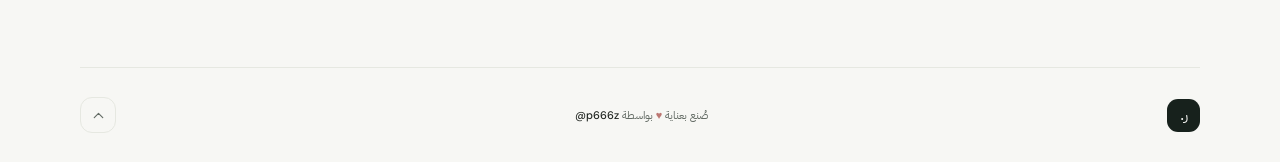
==== commit f534b89a: "Add files via upload" ====
--- a/index.html
+++ b/index.html
@@ -1,113 +1,168 @@
-<!DOCTYPE html>
+<!doctype html>
 <html lang="ar" dir="rtl">
 <head>
-  <meta charset="UTF-8">
-  <meta name="viewport" content="width=device-width, initial-scale=1.0, maximum-scale=1.0, user-scalable=no">
-  <meta name="theme-color" content="#6366f1">
-  <meta name="description" content="رضا الموسوي - صفحة شخصية">
-  
-  <title>رضا الموسوي | @p666z</title>
-  
-  <!-- خطوط -->
+  <meta charset="utf-8">
+  <meta name="viewport" content="width=device-width, initial-scale=1">
+  <meta name="theme-color" content="#f7f7f4">
+  <meta name="description" content="الصفحة الشخصية لرضا الموسوي — تواصل وتابع @p666z على منصات التواصل.">
+  <meta property="og:title" content="رضا الموسوي — الصفحة الشخصية">
+  <meta property="og:description" content="أهلاً بك في المساحة الرقمية لرضا الموسوي.">
+  <meta property="og:type" content="website">
+  <title>رضا الموسوي — الصفحة الشخصية</title>
+  <link rel="icon" href="data:,">
   <link rel="preconnect" href="https://fonts.googleapis.com">
   <link rel="preconnect" href="https://fonts.gstatic.com" crossorigin>
-  <link href="https://fonts.googleapis.com/css2?family=Cairo:wght@400;600;700&family=Poppins:wght@400;600;700&display=swap" rel="stylesheet">
-  
-  <!-- أيقونات -->
-  <link rel="stylesheet" href="https://cdnjs.cloudflare.com/ajax/libs/font-awesome/6.4.0/css/all.min.css">
-  
-  <!-- ملف التنسيق -->
+  <link href="https://fonts.googleapis.com/css2?family=DM+Sans:wght@400;500;600;700&family=IBM+Plex+Sans+Arabic:wght@400;500;600;700&display=swap" rel="stylesheet">
   <link rel="stylesheet" href="style.css">
+  <script src="script.js" defer></script>
 </head>
 <body>
-  
-  <!-- خلفية متحركة -->
-  <div class="bg-animation"></div>
-  
-  <!-- عداد الزوار -->
-  <div class="visitor-counter">
-    <i class="fa-solid fa-eye"></i>
-    <span id="visitor-count">---</span>
-    <span>زائر</span>
-  </div>
-  
-  <!-- البطاقة الرئيسية -->
-  <div class="card">
-    
-    <!-- الصورة الشخصية -->
-    <div class="profile-wrapper">
-      <div class="profile-ring"></div>
-      <img class="profile-img" src="https://files.catbox.moe/ebui67.webp" alt="رضا الموسوي">
+  <a class="skip-link" href="#main">تجاوز إلى المحتوى</a>
+
+  <header class="site-header">
+    <div class="header-inner">
+      <a class="brand" href="#home" aria-label="رضا الموسوي — إلى الرئيسية">
+        <span class="brand-mark" aria-hidden="true">ر</span>
+        <span class="brand-name">رضا الموسوي</span>
+      </a>
+
+      <nav class="desktop-nav" aria-label="التنقل الرئيسي">
+        <a class="nav-link is-active" href="#home">الرئيسية</a>
+        <a class="nav-link" href="#about">نبذة</a>
+        <a class="nav-link" href="#connect">التواصل</a>
+      </nav>
+
+      <div class="header-actions">
+        <button class="icon-button theme-toggle" id="theme-toggle" type="button" aria-label="التبديل إلى الوضع الداكن" title="تغيير المظهر">
+          <svg class="icon icon-moon" viewBox="0 0 24 24" aria-hidden="true"><path d="M20.1 15.4A8.5 8.5 0 0 1 8.6 3.9 8.5 8.5 0 1 0 20.1 15.4Z"/></svg>
+          <svg class="icon icon-sun" viewBox="0 0 24 24" aria-hidden="true"><circle cx="12" cy="12" r="4"/><path d="M12 2v2m0 16v2M4.93 4.93l1.42 1.42m11.3 11.3 1.42 1.42M2 12h2m16 0h2M4.93 19.07l1.42-1.42m11.3-11.3 1.42-1.42"/></svg>
+        </button>
+        <a class="header-follow" href="https://instagram.com/p666z" target="_blank" rel="noopener noreferrer">
+          <span>تابعني</span><svg class="icon external-icon" viewBox="0 0 24 24" aria-hidden="true"><path d="M14 4h6v6m-11 4L20 4"/><path d="M18 13v6a1 1 0 0 1-1 1H5a1 1 0 0 1-1-1V7a1 1 0 0 1 1-1h6"/></svg>
+        </a>
+        <button class="icon-button menu-toggle" id="menu-toggle" type="button" aria-label="فتح قائمة التنقل" aria-expanded="false" aria-controls="mobile-nav">
+          <svg class="icon menu-open-icon" viewBox="0 0 24 24" aria-hidden="true"><path d="M4 7h16M4 12h16M4 17h16"/></svg>
+          <svg class="icon menu-close-icon" viewBox="0 0 24 24" aria-hidden="true"><path d="m6 6 12 12M18 6 6 18"/></svg>
+        </button>
+      </div>
     </div>
-    
-    <!-- الهوية -->
-    <div class="identity">
-      <h1>رضا الموسوي</h1>
-      <p class="subtitle">@p666z</p>
-    </div>
-    
-    <!-- نص متحرك -->
-    <div class="typed-text" id="typed-output"></div>
-    
-    <!-- الإحصائيات -->
-    <div class="stats">
-      <div class="stat-box">
-        <div class="stat-label">المعرف</div>
-        <div class="stat-value">
-          <i class="fa-solid fa-circle-check" style="color: #6366f1;"></i>
-          @p666z
+    <nav class="mobile-nav" id="mobile-nav" aria-label="التنقل على الهاتف" hidden>
+      <a class="mobile-nav-link is-active" href="#home">الرئيسية</a>
+      <a class="mobile-nav-link" href="#about">نبذة</a>
+      <a class="mobile-nav-link" href="#connect">التواصل</a>
+    </nav>
+  </header>
+
+  <main id="main">
+    <section class="hero page-section" id="home" aria-labelledby="hero-title">
+      <div class="hero-copy">
+        <p class="eyebrow"><span class="status-dot" aria-hidden="true"></span> مساحة شخصية · متصل الآن</p>
+        <h1 id="hero-title">مرحباً، أنا<br><span class="name-highlight">رضا الموسوي.</span></h1>
+        <p class="hero-description">أهلاً بك في مساحتي الرقمية. هنا تجد حساباتي وروابط التواصل معي، في مكان واحد.</p>
+        <div class="hero-actions">
+          <a class="button button-primary" href="https://instagram.com/p666z" target="_blank" rel="noopener noreferrer">
+            <svg class="icon instagram-icon" viewBox="0 0 24 24" aria-hidden="true"><rect x="3" y="3" width="18" height="18" rx="5"/><circle cx="12" cy="12" r="4"/><path d="M17.5 6.5h.01"/></svg>
+            <span>تابعني على إنستغرام</span>
+            <svg class="icon arrow-icon" viewBox="0 0 24 24" aria-hidden="true"><path d="M7 17 17 7M7 7h10v10"/></svg>
+          </a>
+          <button class="button button-secondary copy-button" id="copy-username" type="button">
+            <svg class="icon" viewBox="0 0 24 24" aria-hidden="true"><rect x="8" y="8" width="12" height="12" rx="2"/><path d="M16 8V5a1 1 0 0 0-1-1H5a1 1 0 0 0-1 1v10a1 1 0 0 0 1 1h3"/></svg>
+            <span>نسخ المعرّف</span>
+          </button>
+        </div>
+        <div class="hero-social-proof" aria-label="معلومات الحساب">
+          <div class="avatar-stack" aria-hidden="true"><span>ر</span><span>م</span><span class="avatar-check">✓</span></div>
+          <p><strong>+10K</strong><span>متابع على إنستغرام</span></p>
         </div>
       </div>
-      <div class="stat-box">
-        <div class="stat-label">المتابعون</div>
-        <div class="stat-value">10K+</div>
+
+      <aside class="profile-card" aria-label="بطاقة الملف الشخصي">
+        <div class="card-topline"><span>الملف الشخصي</span><span class="card-index">01 / 01</span></div>
+        <div class="portrait-wrap">
+          <div class="portrait-orbit orbit-one" aria-hidden="true"></div>
+          <div class="portrait-orbit orbit-two" aria-hidden="true"></div>
+          <img class="portrait" src="assets/profile.webp" alt="الصورة الشخصية لرضا الموسوي" width="640" height="640" fetchpriority="high">
+          <span class="portrait-status" title="متصل الآن"><span></span> متصل</span>
+        </div>
+        <div class="profile-details">
+          <div>
+            <h2>رضا الموسوي</h2>
+            <p class="latin-name">Reza Al Moussawi</p>
+          </div>
+          <span class="verified-badge" aria-label="حساب موثّق">
+            <svg class="icon" viewBox="0 0 24 24" aria-hidden="true"><path d="m9 12 2 2 4-4"/><circle cx="12" cy="12" r="9"/></svg>
+          </span>
+        </div>
+        <div class="profile-handle-row">
+          <span class="handle-label">المعرّف</span>
+          <button class="handle-copy" id="copy-handle" type="button" aria-label="نسخ المعرّف @p666z">
+            <span dir="ltr">@p666z</span>
+            <svg class="icon" viewBox="0 0 24 24" aria-hidden="true"><rect x="8" y="8" width="12" height="12" rx="2"/><path d="M16 8V5a1 1 0 0 0-1-1H5a1 1 0 0 0-1 1v10a1 1 0 0 0 1 1h3"/></svg>
+          </button>
+        </div>
+        <div class="profile-stats">
+          <div class="profile-stat"><span class="stat-label">متابعون</span><strong dir="ltr">10K+</strong></div>
+          <div class="stat-divider" aria-hidden="true"></div>
+          <div class="profile-stat"><span class="stat-label">زيارات الصفحة</span><strong id="visitor-count" aria-live="polite">—</strong></div>
+        </div>
+      </aside>
+      <span class="hero-index" aria-hidden="true">01 — 03</span>
+    </section>
+
+    <section class="about-section page-section" id="about" aria-labelledby="about-title">
+      <div class="section-heading">
+        <p class="eyebrow section-eyebrow">نبذة مختصرة</p>
+        <h2 id="about-title">كل ما تحتاجه،<br><span>في مكان واحد.</span></h2>
       </div>
-    </div>
-    
-    <!-- زر الإعجاب -->
-    <div class="like-section">
-      <button class="like-btn" id="like-btn" onclick="handleLike()" title="أعجبني!">
-        <i class="fa-solid fa-heart"></i>
-      </button>
-      <div class="like-count">
-        <span id="likes-count">---</span> إعجاب
+      <div class="about-content">
+        <p>هذه الصفحة هي نقطة الوصول إلى حساباتي على المنصات المختلفة. اختر المكان الذي يناسبك، وتواصل معي مباشرة أو تابع جديدي.</p>
+        <div class="about-note"><span class="note-line" aria-hidden="true"></span><span>أهلاً بك دائماً — <bdi dir="ltr">@p666z</bdi></span></div>
       </div>
-    </div>
-    
-    <!-- زر المتابعة -->
-    <a href="https://instagram.com/p666z" class="btn-primary" target="_blank">
-      <i class="fa-brands fa-instagram"></i>
-      <span>تابعني على إنستغرام</span>
-    </a>
-    
-    <!-- روابط التواصل -->
-    <div class="social-links">
-      <a href="https://t.me/lJJ2l" class="social-link" title="تلغرام الشخصي" target="_blank">
-        <i class="fa-brands fa-telegram"></i>
-      </a>
-      <a href="https://t.me/z88zy/2" class="social-link" title="قناة التلغرام" target="_blank">
-        <i class="fa-solid fa-tower-broadcast"></i>
-      </a>
-      <a href="https://instagram.com/p666z" class="social-link" title="إنستغرام" target="_blank">
-        <i class="fa-brands fa-instagram"></i>
-      </a>
-      <a href="https://vt.tiktok.com/ZSaJ7Meco/" class="social-link" title="تيك توك" target="_blank">
-        <i class="fa-brands fa-tiktok"></i>
-      </a>
-    </div>
-    
-    <!-- التذييل -->
-    <div class="footer">
-      <p>© 2025 رضا الموسوي | تم التطوير بحب ❤️</p>
-    </div>
-    
-  </div>
-  
-  <!-- رسائل التنبيه -->
-  <div class="toast" id="toast"></div>
-  
-  <!-- ملف الجافاسكربت -->
-  <script src="script.js"></script>
-  
+    </section>
+
+    <section class="connect-section page-section" id="connect" aria-labelledby="connect-title">
+      <div class="connect-heading">
+        <div><p class="eyebrow section-eyebrow">خلّنا نبقى على تواصل</p><h2 id="connect-title">تجدني هنا.</h2></div>
+        <p>اختر المنصة الأقرب إليك، يسعدني تواصلك.</p>
+      </div>
+      <div class="social-grid">
+        <a class="social-card social-instagram" href="https://instagram.com/p666z" target="_blank" rel="noopener noreferrer" aria-label="إنستغرام: p666z، يفتح في تبويب جديد">
+          <span class="social-icon-wrap"><svg class="icon brand-icon" viewBox="0 0 24 24" aria-hidden="true"><rect x="3" y="3" width="18" height="18" rx="5"/><circle cx="12" cy="12" r="4"/><path d="M17.5 6.5h.01"/></svg></span>
+          <span class="social-copy"><strong>إنستغرام</strong><small dir="ltr">@p666z</small></span>
+          <svg class="icon social-arrow" viewBox="0 0 24 24" aria-hidden="true"><path d="M7 17 17 7M7 7h10v10"/></svg>
+        </a>
+        <a class="social-card social-telegram" href="https://t.me/lJJ2l" target="_blank" rel="noopener noreferrer" aria-label="تلغرام الشخصي، يفتح في تبويب جديد">
+          <span class="social-icon-wrap"><svg class="icon brand-icon" viewBox="0 0 24 24" aria-hidden="true"><path d="m21 3-7.2 18-4.1-7.2L3 10.5 21 3Z"/><path d="m9.7 13.8 4.1-4.1"/></svg></span>
+          <span class="social-copy"><strong>تلغرام</strong><small>تواصل مباشر</small></span>
+          <svg class="icon social-arrow" viewBox="0 0 24 24" aria-hidden="true"><path d="M7 17 17 7M7 7h10v10"/></svg>
+        </a>
+        <a class="social-card social-channel" href="https://t.me/z88zy/2" target="_blank" rel="noopener noreferrer" aria-label="قناة تلغرام، تفتح في تبويب جديد">
+          <span class="social-icon-wrap"><svg class="icon brand-icon" viewBox="0 0 24 24" aria-hidden="true"><path d="M3 11.5 21 4l-7.5 17-3.5-7-7-2.5Z"/><path d="m10 14 4-4"/></svg></span>
+          <span class="social-copy"><strong>قناة تلغرام</strong><small>تابع القناة</small></span>
+          <svg class="icon social-arrow" viewBox="0 0 24 24" aria-hidden="true"><path d="M7 17 17 7M7 7h10v10"/></svg>
+        </a>
+        <a class="social-card social-tiktok" href="https://vt.tiktok.com/ZSaJ7Meco/" target="_blank" rel="noopener noreferrer" aria-label="تيك توك، يفتح في تبويب جديد">
+          <span class="social-icon-wrap"><svg class="icon brand-icon" viewBox="0 0 24 24" aria-hidden="true"><path d="M14 4v10.2a4.2 4.2 0 1 1-4-4.2"/><path d="M14 4c.7 2.7 2.4 4.3 5 4.7"/></svg></span>
+          <span class="social-copy"><strong>تيك توك</strong><small>شاهد المقاطع</small></span>
+          <svg class="icon social-arrow" viewBox="0 0 24 24" aria-hidden="true"><path d="M7 17 17 7M7 7h10v10"/></svg>
+        </a>
+      </div>
+      <div class="like-row">
+        <div class="like-copy"><span class="like-heart" aria-hidden="true">♡</span><span><strong>أعجبتك الصفحة؟</strong><small>اترك إعجابك، أقدّر دعمك.</small></span></div>
+        <button class="like-button" id="like-btn" type="button" aria-pressed="false">
+          <svg class="icon" viewBox="0 0 24 24" aria-hidden="true"><path d="M20.8 8.7c0 4.2-8.8 10-8.8 10s-8.8-5.8-8.8-10a4.7 4.7 0 0 1 8.8-2.3 4.7 4.7 0 0 1 8.8 2.3Z"/></svg>
+          <span>إعجاب</span><strong id="likes-count" aria-live="polite">—</strong>
+        </button>
+      </div>
+    </section>
+  </main>
+
+  <footer class="site-footer">
+    <a class="footer-brand" href="#home">ر.</a>
+    <p>صُنع بعناية <span aria-label="محبة">♥</span> بواسطة <bdi dir="ltr">@p666z</bdi></p>
+    <a class="back-top" href="#home" aria-label="العودة إلى أعلى الصفحة"><svg class="icon" viewBox="0 0 24 24" aria-hidden="true"><path d="m18 15-6-6-6 6"/></svg></a>
+  </footer>
+
+  <div class="toast" id="toast" role="status" aria-live="polite"></div>
 </body>
 </html>
--- a/style.css
+++ b/style.css
@@ -1,415 +1,270 @@
-/* =========================================
-   Modern Minimal Theme - ثيم عصري وهادئ
-========================================= */
 :root {
-  /* ألوان حديثة وهادئة */
-  --primary: #6366f1;
-  --primary-light: #818cf8;
-  --primary-dark: #4f46e5;
-  --secondary: #06b6d4;
-  --accent: #f472b6;
-  
-  /* خلفيات */
-  --bg-main: linear-gradient(135deg, #667eea 0%, #764ba2 100%);
-  --bg-card: rgba(255, 255, 255, 0.95);
-  --bg-glass: rgba(255, 255, 255, 0.1);
-  
-  /* نصوص */
-  --text-dark: #1e293b;
-  --text-light: #64748b;
-  --text-white: #ffffff;
-  
-  /* تأثيرات */
-  --shadow-soft: 0 10px 40px rgba(0, 0, 0, 0.1);
-  --shadow-card: 0 20px 60px rgba(99, 102, 241, 0.15);
-  --shadow-hover: 0 25px 70px rgba(99, 102, 241, 0.25);
-  
+  color-scheme: light;
+  --page: #f7f7f4;
+  --surface: #fff;
+  --surface-soft: #f0f0eb;
+  --ink: #222722;
+  --ink-strong: #17211c;
+  --muted: #646c65;
+  --line: #e6e8e1;
+  --accent: #557565;
+  --accent-strong: #355c4b;
+  --accent-soft: #e5ede7;
+  --warm: #e8e2d8;
+  --shadow: 0 22px 70px rgba(33, 44, 37, .09);
+  --card-shadow: 0 10px 36px rgba(33, 44, 37, .055);
+  --header-bg: rgba(247, 247, 244, .88);
   --radius: 24px;
-  --radius-sm: 12px;
-  --transition: all 0.3s cubic-bezier(0.4, 0, 0.2, 1);
-  
-  --font-main: 'Cairo', sans-serif;
-  --font-display: 'Poppins', sans-serif;
-}
-
-* {
+  --radius-sm: 17px;
+  --ease: cubic-bezier(.2, .7, .2, 1);
+  --arabic: 'IBM Plex Sans Arabic', sans-serif;
+  --latin: 'DM Sans', sans-serif;
+}
+
+:root[data-theme="dark"] {
+  color-scheme: dark;
+  --page: #151916;
+  --surface: #1d241f;
+  --surface-soft: #252e28;
+  --ink: #d7ded8;
+  --ink-strong: #f0f3ef;
+  --muted: #98a49a;
+  --line: #303a33;
+  --accent: #8aaf98;
+  --accent-strong: #b7d2be;
+  --accent-soft: #26372d;
+  --warm: #36332c;
+  --shadow: 0 22px 70px rgba(0, 0, 0, .3);
+  --card-shadow: 0 10px 36px rgba(0, 0, 0, .17);
+  --header-bg: rgba(21, 25, 22, .88);
+}
+
+* { box-sizing: border-box; }
+html { scroll-behavior: smooth; scroll-padding-top: 100px; }
+body {
   margin: 0;
-  padding: 0;
-  box-sizing: border-box;
-  -webkit-tap-highlight-color: transparent;
-}
-
-html, body {
-  min-height: 100vh;
-  font-family: var(--font-main);
-  background: var(--bg-main);
-  color: var(--text-dark);
-  overflow-x: hidden;
-  display: flex;
-  justify-content: center;
-  align-items: center;
-  padding: 20px;
-}
-
-/* خلفية متحركة */
-.bg-animation {
-  position: fixed;
-  top: 0;
-  left: 0;
-  width: 100%;
-  height: 100%;
-  z-index: -1;
-  overflow: hidden;
-}
-
-.bg-animation::before,
-.bg-animation::after {
-  content: '';
-  position: absolute;
-  border-radius: 50%;
-  filter: blur(80px);
-  opacity: 0.5;
-  animation: float 20s ease-in-out infinite;
-}
-
-.bg-animation::before {
-  width: 600px;
-  height: 600px;
-  background: var(--primary);
-  top: -200px;
-  right: -100px;
-  animation-delay: 0s;
-}
-
-.bg-animation::after {
-  width: 500px;
-  height: 500px;
-  background: var(--secondary);
-  bottom: -150px;
-  left: -100px;
-  animation-delay: -10s;
-}
-
-@keyframes float {
-  0%, 100% { transform: translate(0, 0) rotate(0deg); }
-  33% { transform: translate(30px, -30px) rotate(120deg); }
-  66% { transform: translate(-20px, 20px) rotate(240deg); }
-}
-
-/* عداد الزوار */
-.visitor-counter {
-  position: fixed;
-  top: 20px;
-  right: 20px;
-  background: var(--bg-card);
-  padding: 12px 20px;
-  border-radius: 50px;
-  box-shadow: var(--shadow-soft);
-  display: flex;
-  align-items: center;
-  gap: 10px;
-  font-size: 0.9rem;
-  font-weight: 600;
-  color: var(--text-dark);
-  z-index: 1000;
-  backdrop-filter: blur(10px);
-}
-
-.visitor-counter i {
-  color: var(--primary);
-  font-size: 1.1rem;
-}
-
-.visitor-count {
-  color: var(--primary-dark);
-  font-weight: 700;
-}
-
-/* البطاقة الرئيسية */
-.card {
-  background: var(--bg-card);
-  border-radius: var(--radius);
-  padding: 50px 40px;
-  width: 100%;
-  max-width: 420px;
-  box-shadow: var(--shadow-card);
-  text-align: center;
-  position: relative;
-  overflow: hidden;
-  transition: var(--transition);
-}
-
-.card:hover {
-  transform: translateY(-5px);
-  box-shadow: var(--shadow-hover);
-}
-
-.card::before {
-  content: '';
-  position: absolute;
-  top: 0;
-  left: 0;
-  right: 0;
-  height: 5px;
-  background: linear-gradient(90deg, var(--primary), var(--secondary), var(--accent));
-}
-
-/* صورة البروفايل */
-.profile-wrapper {
-  position: relative;
-  width: 160px;
-  height: 160px;
-  margin: 0 auto 25px;
-}
-
-.profile-img {
-  width: 100%;
-  height: 100%;
-  border-radius: 50%;
-  object-fit: cover;
-  border: 4px solid white;
-  box-shadow: 0 8px 30px rgba(99, 102, 241, 0.3);
-}
-
-.profile-ring {
-  position: absolute;
-  top: -8px;
-  left: -8px;
-  right: -8px;
-  bottom: -8px;
-  border: 3px solid transparent;
-  border-top-color: var(--primary);
-  border-right-color: var(--secondary);
-  border-radius: 50%;
-  animation: spin 8s linear infinite;
-}
-
-@keyframes spin {
-  to { transform: rotate(360deg); }
-}
-
-/* الهوية */
-.identity h1 {
-  font-family: var(--font-display);
-  font-size: 1.8rem;
-  font-weight: 700;
-  color: var(--text-dark);
-  margin-bottom: 8px;
-}
-
-.identity .subtitle {
-  color: var(--text-light);
-  font-size: 0.95rem;
-  margin-bottom: 20px;
-}
-
-/* نص متحرك */
-.typed-text {
-  min-height: 50px;
-  color: var(--primary);
-  font-weight: 600;
-  font-size: 0.95rem;
-  margin-bottom: 30px;
-}
-
-/* الإحصائيات */
-.stats {
-  display: grid;
-  grid-template-columns: 1fr 1fr;
-  gap: 15px;
-  margin-bottom: 30px;
-}
-
-.stat-box {
-  background: linear-gradient(135deg, #f8fafc 0%, #f1f5f9 100%);
-  padding: 20px;
-  border-radius: var(--radius-sm);
-  transition: var(--transition);
-}
-
-.stat-box:hover {
-  transform: scale(1.02);
-  background: linear-gradient(135deg, #f1f5f9 0%, #e2e8f0 100%);
-}
-
-.stat-label {
-  font-size: 0.75rem;
-  color: var(--text-light);
-  text-transform: uppercase;
-  letter-spacing: 1px;
-  margin-bottom: 5px;
-}
-
-.stat-value {
-  font-family: var(--font-display);
-  font-size: 1.3rem;
-  font-weight: 700;
-  color: var(--text-dark);
-}
-
-/* زر الإعجاب */
-.like-section {
-  margin-bottom: 25px;
-}
-
-.like-btn {
-  background: linear-gradient(135deg, #fef2f2 0%, #fee2e2 100%);
-  border: 2px solid #fecaca;
-  width: 70px;
-  height: 70px;
-  border-radius: 50%;
-  cursor: pointer;
-  display: inline-flex;
-  align-items: center;
-  justify-content: center;
-  transition: var(--transition);
-  position: relative;
-}
-
-.like-btn:hover {
-  transform: scale(1.1);
-  box-shadow: 0 10px 30px rgba(244, 114, 182, 0.3);
-}
-
-.like-btn.liked {
-  background: linear-gradient(135deg, #f472b6 0%, #ec4899 100%);
-  border-color: transparent;
-}
-
-.like-btn.liked i {
-  color: white;
-  animation: heart-beat 0.5s ease;
-}
-
-.like-btn i {
-  font-size: 1.8rem;
-  color: #f472b6;
-  transition: var(--transition);
-}
-
-@keyframes heart-beat {
-  0% { transform: scale(1); }
-  25% { transform: scale(1.3); }
-  50% { transform: scale(1); }
-  75% { transform: scale(1.2); }
-  100% { transform: scale(1); }
-}
-
-.like-count {
-  margin-top: 10px;
-  font-weight: 600;
-  color: var(--text-light);
-  font-size: 0.9rem;
-}
-
-.like-count span {
-  color: var(--accent);
-  font-weight: 700;
-}
-
-/* زر المتابعة */
-.btn-primary {
-  display: inline-flex;
-  align-items: center;
-  justify-content: center;
-  gap: 10px;
-  width: 100%;
-  padding: 16px 30px;
-  background: linear-gradient(135deg, var(--primary) 0%, var(--primary-dark) 100%);
-  color: white;
-  text-decoration: none;
-  border-radius: 50px;
-  font-weight: 600;
-  font-size: 1rem;
-  transition: var(--transition);
-  box-shadow: 0 10px 30px rgba(99, 102, 241, 0.3);
-  border: none;
-  cursor: pointer;
-}
-
-.btn-primary:hover {
-  transform: translateY(-3px);
-  box-shadow: 0 15px 40px rgba(99, 102, 241, 0.4);
-}
-
-/* روابط التواصل */
-.social-links {
-  display: flex;
-  justify-content: center;
-  gap: 15px;
-  margin-top: 25px;
-}
-
-.social-link {
-  width: 50px;
-  height: 50px;
-  border-radius: 50%;
-  display: flex;
-  align-items: center;
-  justify-content: center;
-  background: #f8fafc;
-  color: var(--text-light);
-  text-decoration: none;
-  font-size: 1.2rem;
-  transition: var(--transition);
-}
-
-.social-link:hover {
-  background: var(--primary);
-  color: white;
-  transform: translateY(-3px);
-  box-shadow: 0 10px 25px rgba(99, 102, 241, 0.3);
-}
-
-/* التذييل */
-.footer {
-  margin-top: 30px;
-  padding-top: 20px;
-  border-top: 1px solid #e2e8f0;
-  font-size: 0.8rem;
-  color: var(--text-light);
-}
-
-/* رسائل التنبيه */
-.toast {
-  position: fixed;
-  bottom: 30px;
-  left: 50%;
-  transform: translateX(-50%) translateY(100px);
-  background: var(--text-dark);
-  color: white;
-  padding: 15px 30px;
-  border-radius: 50px;
-  font-size: 0.9rem;
-  opacity: 0;
-  transition: all 0.3s ease;
-  z-index: 2000;
-}
-
-.toast.show {
-  transform: translateX(-50%) translateY(0);
-  opacity: 1;
-}
-
-/* Responsive */
-@media (max-width: 480px) {
-  .card {
-    padding: 40px 25px;
-  }
-  
-  .identity h1 {
-    font-size: 1.5rem;
-  }
-  
-  .profile-wrapper {
-    width: 140px;
-    height: 140px;
-  }
-  
-  .visitor-counter {
-    top: 10px;
-    right: 10px;
-    padding: 10px 15px;
-    font-size: 0.8rem;
-  }
-}
+  min-width: 320px;
+  background: var(--page);
+  color: var(--ink);
+  font-family: var(--arabic);
+  font-size: 16px;
+  line-height: 1.75;
+  -webkit-font-smoothing: antialiased;
+  transition: background-color .25s ease, color .25s ease;
+}
+body, button, a { -webkit-tap-highlight-color: transparent; }
+button, a { color: inherit; font: inherit; }
+button { cursor: pointer; }
+a { text-decoration: none; }
+svg.icon { width: 19px; height: 19px; fill: none; stroke: currentColor; stroke-width: 1.7; stroke-linecap: round; stroke-linejoin: round; flex: 0 0 auto; }
+::selection { background: var(--accent-soft); color: var(--ink-strong); }
+:focus-visible { outline: 3px solid var(--accent); outline-offset: 4px; }
+.skip-link { position: fixed; z-index: 100; inset-block-start: 8px; inset-inline-start: 8px; padding: 10px 16px; border-radius: 10px; background: var(--ink-strong); color: var(--page); transform: translateY(-160%); }
+.skip-link:focus { transform: translateY(0); }
+
+.site-header { position: sticky; z-index: 30; top: 0; background: var(--header-bg); border-bottom: 1px solid color-mix(in srgb, var(--line) 65%, transparent); backdrop-filter: blur(16px); -webkit-backdrop-filter: blur(16px); }
+.header-inner { width: min(1120px, calc(100% - 64px)); height: 78px; margin-inline: auto; display: flex; align-items: center; justify-content: space-between; gap: 28px; }
+.brand { display: inline-flex; align-items: center; gap: 11px; color: var(--ink-strong); font-weight: 600; white-space: nowrap; }
+.brand-mark { display: grid; place-items: center; width: 37px; height: 37px; border-radius: 12px; background: var(--ink-strong); color: var(--page); font-size: 19px; font-weight: 600; }
+.brand-name { font-size: 15px; }
+.desktop-nav { display: flex; align-items: center; gap: 7px; margin-inline-start: auto; }
+.nav-link { position: relative; padding: 9px 15px; border-radius: 10px; color: var(--muted); font-size: 14px; transition: color .2s ease, background .2s ease; }
+.nav-link:hover, .nav-link.is-active { color: var(--ink-strong); background: var(--surface-soft); }
+.header-actions { display: flex; align-items: center; gap: 12px; }
+.icon-button { display: inline-grid; place-items: center; width: 42px; height: 42px; padding: 0; border: 1px solid var(--line); border-radius: 13px; background: var(--surface); color: var(--ink); transition: border-color .2s ease, background .2s ease, transform .2s ease; }
+.icon-button:hover { border-color: var(--accent); transform: translateY(-1px); }
+.theme-toggle .icon-sun { display: none; }
+:root[data-theme="dark"] .theme-toggle .icon-moon { display: none; }
+:root[data-theme="dark"] .theme-toggle .icon-sun { display: block; }
+.header-follow { min-height: 42px; display: inline-flex; align-items: center; justify-content: center; gap: 8px; padding-inline: 17px; border-radius: 13px; background: var(--ink-strong); color: var(--page); font-size: 13px; font-weight: 500; transition: transform .2s ease, opacity .2s ease; }
+.header-follow:hover { transform: translateY(-2px); opacity: .9; }
+.external-icon { width: 15px !important; height: 15px !important; }
+.menu-toggle, .mobile-nav { display: none; }
+
+main { width: min(1120px, calc(100% - 64px)); margin-inline: auto; }
+.page-section { scroll-margin-top: 102px; }
+.hero { position: relative; min-height: 632px; display: grid; grid-template-columns: 1.08fr .92fr; align-items: center; gap: clamp(40px, 8vw, 110px); padding-block: 70px 83px; }
+.hero::before { position: absolute; z-index: -1; content: ''; width: 390px; height: 390px; inset-inline-start: 34%; top: 50%; transform: translateY(-50%); border-radius: 50%; background: radial-gradient(circle, color-mix(in srgb, var(--accent-soft) 76%, transparent), transparent 70%); pointer-events: none; }
+.hero-copy { padding-block: 18px; }
+.eyebrow { display: flex; align-items: center; gap: 10px; margin: 0 0 20px; color: var(--muted); font-size: 12px; font-weight: 500; letter-spacing: .01em; }
+.status-dot { position: relative; width: 8px; height: 8px; border-radius: 50%; background: #6c997d; }
+.status-dot::after { position: absolute; content: ''; inset: -4px; border: 1px solid #6c997d; border-radius: inherit; opacity: .45; }
+h1, h2, p { margin-top: 0; }
+.hero h1 { margin: 0; color: var(--ink-strong); font-size: clamp(43px, 5.4vw, 68px); font-weight: 500; line-height: 1.27; letter-spacing: -.055em; }
+.name-highlight { color: var(--accent); font-weight: 600; }
+.hero-description { max-width: 475px; margin: 20px 0 28px; color: var(--muted); font-size: 16px; line-height: 2; }
+.hero-actions { display: flex; flex-wrap: wrap; gap: 11px; }
+.button { min-height: 51px; display: inline-flex; align-items: center; justify-content: center; gap: 10px; padding-inline: 19px; border: 1px solid transparent; border-radius: 14px; font-size: 13px; font-weight: 500; transition: transform .2s ease, background .2s ease, border-color .2s ease, box-shadow .2s ease; }
+.button:hover { transform: translateY(-2px); }
+.button-primary { background: var(--ink-strong); color: var(--page); box-shadow: 0 7px 17px color-mix(in srgb, var(--ink-strong) 12%, transparent); }
+.button-primary:hover { box-shadow: 0 12px 25px color-mix(in srgb, var(--ink-strong) 17%, transparent); }
+.button-primary .instagram-icon { width: 18px; height: 18px; }
+.button-primary .arrow-icon { width: 15px; height: 15px; }
+.button-secondary { border-color: var(--line); background: var(--surface); color: var(--ink); }
+.button-secondary:hover { border-color: var(--accent); }
+.button-secondary .icon { width: 17px; height: 17px; }
+.hero-social-proof { display: flex; align-items: center; gap: 13px; margin-top: 37px; }
+.avatar-stack { display: flex; align-items: center; direction: ltr; padding-inline-start: 3px; }
+.avatar-stack > span { display: grid; place-items: center; width: 30px; height: 30px; margin-inline-start: -5px; border: 2px solid var(--page); border-radius: 50%; background: var(--accent-soft); color: var(--accent-strong); font-size: 12px; font-weight: 600; }
+.avatar-stack > span:nth-child(2) { background: var(--warm); color: var(--ink); }
+.avatar-stack .avatar-check { background: var(--accent); color: #fff; font: 700 12px var(--latin); }
+.hero-social-proof p { display: grid; margin: 0; line-height: 1.45; }
+.hero-social-proof strong { color: var(--ink-strong); font: 600 13px var(--latin); }
+.hero-social-proof p span { color: var(--muted); font-size: 11px; }
+
+.profile-card { position: relative; width: min(100%, 394px); justify-self: center; padding: 22px 23px 18px; overflow: hidden; border: 1px solid color-mix(in srgb, var(--line) 82%, transparent); border-radius: 25px; background: var(--surface); box-shadow: var(--shadow); }
+.profile-card::before { position: absolute; content: ''; width: 200px; height: 200px; inset-inline-end: -100px; top: 90px; border-radius: 50%; background: var(--accent-soft); filter: blur(65px); opacity: .55; pointer-events: none; }
+.card-topline { position: relative; display: flex; justify-content: space-between; align-items: center; padding-bottom: 14px; border-bottom: 1px solid var(--line); color: var(--muted); font-size: 11px; }
+.card-index { direction: ltr; font: 11px var(--latin); letter-spacing: .07em; }
+.portrait-wrap { position: relative; width: 212px; height: 212px; margin: 25px auto 19px; display: grid; place-items: center; }
+.portrait { position: relative; z-index: 1; width: 174px; height: 174px; border: 6px solid var(--surface); border-radius: 50%; object-fit: cover; box-shadow: 0 9px 32px rgba(22, 32, 25, .14); }
+.portrait-orbit { position: absolute; border: 1px solid var(--line); border-radius: 50%; }
+.orbit-one { inset: 0; }
+.orbit-two { inset: 12px; border-style: dashed; opacity: .72; }
+.portrait-status { position: absolute; z-index: 2; inset-inline-end: -1px; bottom: 29px; display: inline-flex; align-items: center; gap: 6px; padding: 6px 10px; border: 1px solid var(--line); border-radius: 20px; background: var(--surface); box-shadow: var(--card-shadow); color: var(--ink); font-size: 10px; }
+.portrait-status > span { width: 6px; height: 6px; border-radius: 50%; background: #6c997d; }
+.profile-details { display: flex; justify-content: space-between; align-items: center; padding: 0 3px; }
+.profile-details h2 { margin: 0 0 1px; color: var(--ink-strong); font-size: 19px; font-weight: 600; }
+.latin-name { margin: 0; color: var(--muted); font: 12px/1.6 var(--latin); }
+.verified-badge { display: grid; place-items: center; width: 30px; height: 30px; border-radius: 50%; background: var(--accent-soft); color: var(--accent-strong); }
+.verified-badge .icon { width: 18px; height: 18px; stroke-width: 2; }
+.profile-handle-row { display: flex; justify-content: space-between; align-items: center; margin-top: 17px; padding: 11px 13px; border: 1px solid var(--line); border-radius: 12px; background: var(--page); }
+.handle-label { color: var(--muted); font-size: 11px; }
+.handle-copy { display: inline-flex; align-items: center; gap: 8px; padding: 2px; border: 0; background: none; color: var(--ink-strong); font: 600 12px var(--latin); }
+.handle-copy .icon { width: 15px; height: 15px; color: var(--muted); }
+.handle-copy:hover, .handle-copy:hover .icon { color: var(--accent-strong); }
+.profile-stats { display: flex; align-items: center; gap: 25px; padding: 17px 5px 0; }
+.profile-stat { display: grid; gap: 1px; }
+.stat-label { color: var(--muted); font-size: 10px; }
+.profile-stat strong { color: var(--ink-strong); font: 600 15px/1.6 var(--latin); }
+.stat-divider { width: 1px; height: 28px; background: var(--line); }
+.hero-index { position: absolute; inset-inline-end: 0; bottom: 30px; color: var(--muted); font: 10px var(--latin); letter-spacing: .13em; }
+
+.about-section { display: grid; grid-template-columns: .9fr 1.1fr; align-items: end; gap: 55px; padding-block: 83px 91px; border-top: 1px solid var(--line); }
+.section-eyebrow { margin-bottom: 14px; color: var(--accent-strong); }
+.section-heading h2, .connect-heading h2 { margin: 0; color: var(--ink-strong); font-size: clamp(32px, 4vw, 46px); font-weight: 500; line-height: 1.45; letter-spacing: -.035em; }
+.section-heading h2 span { color: var(--accent); }
+.about-content { max-width: 490px; padding-bottom: 4px; }
+.about-content > p { margin: 0; color: var(--muted); font-size: 15px; line-height: 2.05; }
+.about-note { display: flex; align-items: center; gap: 10px; margin-top: 20px; color: var(--ink); font-size: 12px; }
+.note-line { width: 24px; height: 1px; background: var(--accent); }
+.about-note bdi { color: var(--accent-strong); font: 600 12px var(--latin); }
+
+.connect-section { padding-block: 76px 78px; border-top: 1px solid var(--line); }
+.connect-heading { display: flex; align-items: end; justify-content: space-between; gap: 30px; margin-bottom: 27px; }
+.connect-heading > p { margin: 0 0 6px; color: var(--muted); font-size: 13px; }
+.social-grid { display: grid; grid-template-columns: repeat(2, minmax(0, 1fr)); gap: 12px; }
+.social-card { min-width: 0; min-height: 91px; display: flex; align-items: center; gap: 15px; padding: 16px 18px; border: 1px solid var(--line); border-radius: var(--radius-sm); background: var(--surface); transition: transform .22s var(--ease), border-color .22s ease, box-shadow .22s ease; }
+.social-card:hover { transform: translateY(-3px); border-color: color-mix(in srgb, var(--accent) 48%, var(--line)); box-shadow: var(--card-shadow); }
+.social-icon-wrap { display: grid; place-items: center; width: 44px; height: 44px; flex: 0 0 auto; border-radius: 14px; background: var(--surface-soft); color: var(--accent-strong); }
+.brand-icon { width: 21px !important; height: 21px !important; stroke-width: 1.65 !important; }
+.social-copy { display: grid; min-width: 0; gap: 2px; }
+.social-copy strong { overflow: hidden; color: var(--ink-strong); font-size: 13px; font-weight: 600; text-overflow: ellipsis; white-space: nowrap; }
+.social-copy small { overflow: hidden; color: var(--muted); font: 11px/1.5 var(--latin); text-overflow: ellipsis; white-space: nowrap; }
+.social-arrow { width: 16px !important; height: 16px !important; margin-inline-start: auto; color: var(--muted); transition: transform .2s ease, color .2s ease; }
+.social-card:hover .social-arrow { transform: translate(-2px, -2px); color: var(--accent-strong); }
+.like-row { display: flex; align-items: center; justify-content: space-between; gap: 18px; margin-top: 26px; padding: 19px 20px; border: 1px solid var(--line); border-radius: var(--radius-sm); background: color-mix(in srgb, var(--surface) 72%, var(--page)); }
+.like-copy { display: flex; align-items: center; gap: 13px; }
+.like-heart { display: grid; place-items: center; width: 41px; height: 41px; border-radius: 13px; background: var(--accent-soft); color: var(--accent-strong); font: 27px/1 var(--latin); }
+.like-copy > span:last-child { display: grid; gap: 1px; }
+.like-copy strong { color: var(--ink-strong); font-size: 12px; font-weight: 600; }
+.like-copy small { color: var(--muted); font-size: 10px; }
+.like-button { min-height: 42px; display: inline-flex; align-items: center; justify-content: center; gap: 7px; padding: 0 13px; border: 1px solid var(--line); border-radius: 12px; background: var(--surface); color: var(--ink); font-size: 11px; transition: background .2s ease, border .2s ease, color .2s ease, transform .2s ease; }
+.like-button:hover { transform: translateY(-1px); border-color: #d9b9b6; }
+.like-button .icon { width: 16px; height: 16px; color: #b77570; }
+.like-button strong { min-width: 20px; color: var(--muted); font: 600 11px var(--latin); }
+.like-button.is-liked { border-color: #d9b9b6; background: #f8eeec; color: #85514d; }
+:root[data-theme="dark"] .like-button.is-liked { background: #3a2928; color: #e1aaa5; }
+.like-button.is-liked .icon { fill: #c47e77; color: #c47e77; }
+.like-button:disabled { cursor: wait; opacity: .7; }
+
+.site-footer { width: min(1120px, calc(100% - 64px)); min-height: 95px; display: flex; align-items: center; justify-content: space-between; gap: 20px; margin-inline: auto; border-top: 1px solid var(--line); }
+.footer-brand { display: grid; place-items: center; width: 33px; height: 33px; border-radius: 11px; background: var(--ink-strong); color: var(--page); font-size: 16px; }
+.site-footer p { margin: 0; color: var(--muted); font-size: 11px; }
+.site-footer p span { color: #bc7772; }
+.site-footer bdi { color: var(--ink); font: 500 11px var(--latin); }
+.back-top { display: grid; place-items: center; width: 36px; height: 36px; border: 1px solid var(--line); border-radius: 12px; color: var(--muted); transition: border-color .2s ease, color .2s ease; }
+.back-top:hover { border-color: var(--accent); color: var(--accent-strong); }
+.back-top .icon { width: 17px; height: 17px; }
+.toast { position: fixed; z-index: 50; inset-inline-start: 50%; bottom: 24px; max-width: calc(100% - 32px); padding: 11px 18px; border: 1px solid var(--line); border-radius: 13px; background: var(--surface); box-shadow: var(--shadow); color: var(--ink-strong); font-size: 12px; opacity: 0; pointer-events: none; transform: translate(-50%, 12px); transition: opacity .2s ease, transform .2s ease; }
+.toast.is-visible { opacity: 1; transform: translate(-50%, 0); }
+
+@media (min-width: 1440px) { .hero { min-height: 690px; } }
+@media (max-width: 850px) {
+  .header-inner, main, .site-footer { width: min(100% - 44px, 700px); }
+  .hero { min-height: unset; grid-template-columns: 1fr .88fr; gap: 28px; padding-block: 65px 72px; }
+  .hero h1 { font-size: clamp(42px, 7vw, 56px); }
+  .profile-card { padding-inline: 17px; }
+  .portrait-wrap { width: 190px; height: 190px; }
+  .portrait { width: 158px; height: 158px; }
+  .about-section { gap: 30px; }
+}
+@media (max-width: 640px) {
+  html { scroll-padding-top: 76px; }
+  .header-inner, main, .site-footer { width: calc(100% - 40px); }
+  .header-inner { height: 68px; gap: 12px; }
+  .brand { gap: 9px; }
+  .brand-mark { width: 34px; height: 34px; }
+  .brand-name { font-size: 13px; }
+  .desktop-nav { display: none; }
+  .header-actions { gap: 8px; }
+  .header-follow { min-height: 39px; padding-inline: 12px; font-size: 12px; }
+  .icon-button { width: 39px; height: 39px; border-radius: 12px; }
+  .menu-toggle { display: inline-grid; }
+  .menu-close-icon { display: none; }
+  .menu-toggle[aria-expanded="true"] .menu-open-icon { display: none; }
+  .menu-toggle[aria-expanded="true"] .menu-close-icon { display: block; }
+  .mobile-nav:not([hidden]) { display: grid; gap: 4px; padding: 7px 20px 15px; border-top: 1px solid var(--line); background: var(--page); }
+  .mobile-nav-link { padding: 10px 12px; border-radius: 10px; color: var(--muted); font-size: 13px; }
+  .mobile-nav-link:hover, .mobile-nav-link.is-active { background: var(--surface-soft); color: var(--ink-strong); }
+  .hero { display: flex; flex-direction: column; align-items: stretch; gap: 35px; padding-block: 48px 54px; }
+  .hero-copy { padding: 0; }
+  .hero::before { width: 290px; height: 290px; inset-inline-start: -90px; top: auto; bottom: 90px; transform: none; }
+  .eyebrow { margin-bottom: 14px; font-size: 11px; }
+  .hero h1 { font-size: clamp(43px, 12vw, 58px); }
+  .hero-description { margin-block: 14px 22px; font-size: 14px; }
+  .hero-actions { gap: 9px; }
+  .button { min-height: 48px; padding-inline: 14px; font-size: 12px; }
+  .button-primary { flex: 1 1 auto; }
+  .button-secondary { flex: 0 0 auto; }
+  .hero-social-proof { margin-top: 25px; }
+  .profile-card { width: min(100%, 390px); align-self: center; padding: 18px 19px 16px; }
+  .portrait-wrap { width: 205px; height: 205px; margin-block: 19px 14px; }
+  .portrait { width: 169px; height: 169px; }
+  .about-section { grid-template-columns: 1fr; gap: 18px; padding-block: 56px 59px; }
+  .section-heading h2, .connect-heading h2 { font-size: 35px; }
+  .about-content > p { font-size: 13px; }
+  .connect-section { padding-block: 54px 58px; }
+  .connect-heading { align-items: start; flex-direction: column; gap: 8px; margin-bottom: 20px; }
+  .connect-heading > p { margin: 0; font-size: 12px; }
+  .social-grid { gap: 9px; }
+  .social-card { min-height: 78px; gap: 10px; padding: 11px 10px; border-radius: 14px; }
+  .social-icon-wrap { width: 38px; height: 38px; border-radius: 12px; }
+  .brand-icon { width: 18px !important; height: 18px !important; }
+  .social-copy strong { font-size: 11px; }
+  .social-copy small { font-size: 10px; }
+  .social-arrow { width: 14px !important; height: 14px !important; }
+  .like-row { margin-top: 18px; padding: 13px; }
+  .like-copy { gap: 9px; }
+  .like-heart { width: 36px; height: 36px; font-size: 24px; }
+  .like-copy strong { font-size: 11px; }
+  .like-copy small { font-size: 9px; }
+  .like-button { gap: 5px; padding-inline: 9px; }
+  .site-footer { min-height: 78px; }
+  .site-footer p { font-size: 10px; }
+}
+@media (max-width: 380px) {
+  .header-inner, main, .site-footer { width: calc(100% - 32px); }
+  .brand-name { font-size: 12px; }
+  .header-actions { gap: 6px; }
+  .header-follow { padding-inline: 10px; }
+  .hero h1 { font-size: 42px; }
+  .button { padding-inline: 11px; font-size: 11px; }
+  .social-card { gap: 8px; padding-inline: 8px; }
+  .social-icon-wrap { width: 34px; height: 34px; }
+  .social-arrow { display: none; }
+  .like-copy small { max-width: 140px; }
+}
+@media (prefers-reduced-motion: reduce) {
+  *, *::before, *::after { scroll-behavior: auto !important; animation-duration: .01ms !important; animation-iteration-count: 1 !important; transition-duration: .01ms !important; }
+}
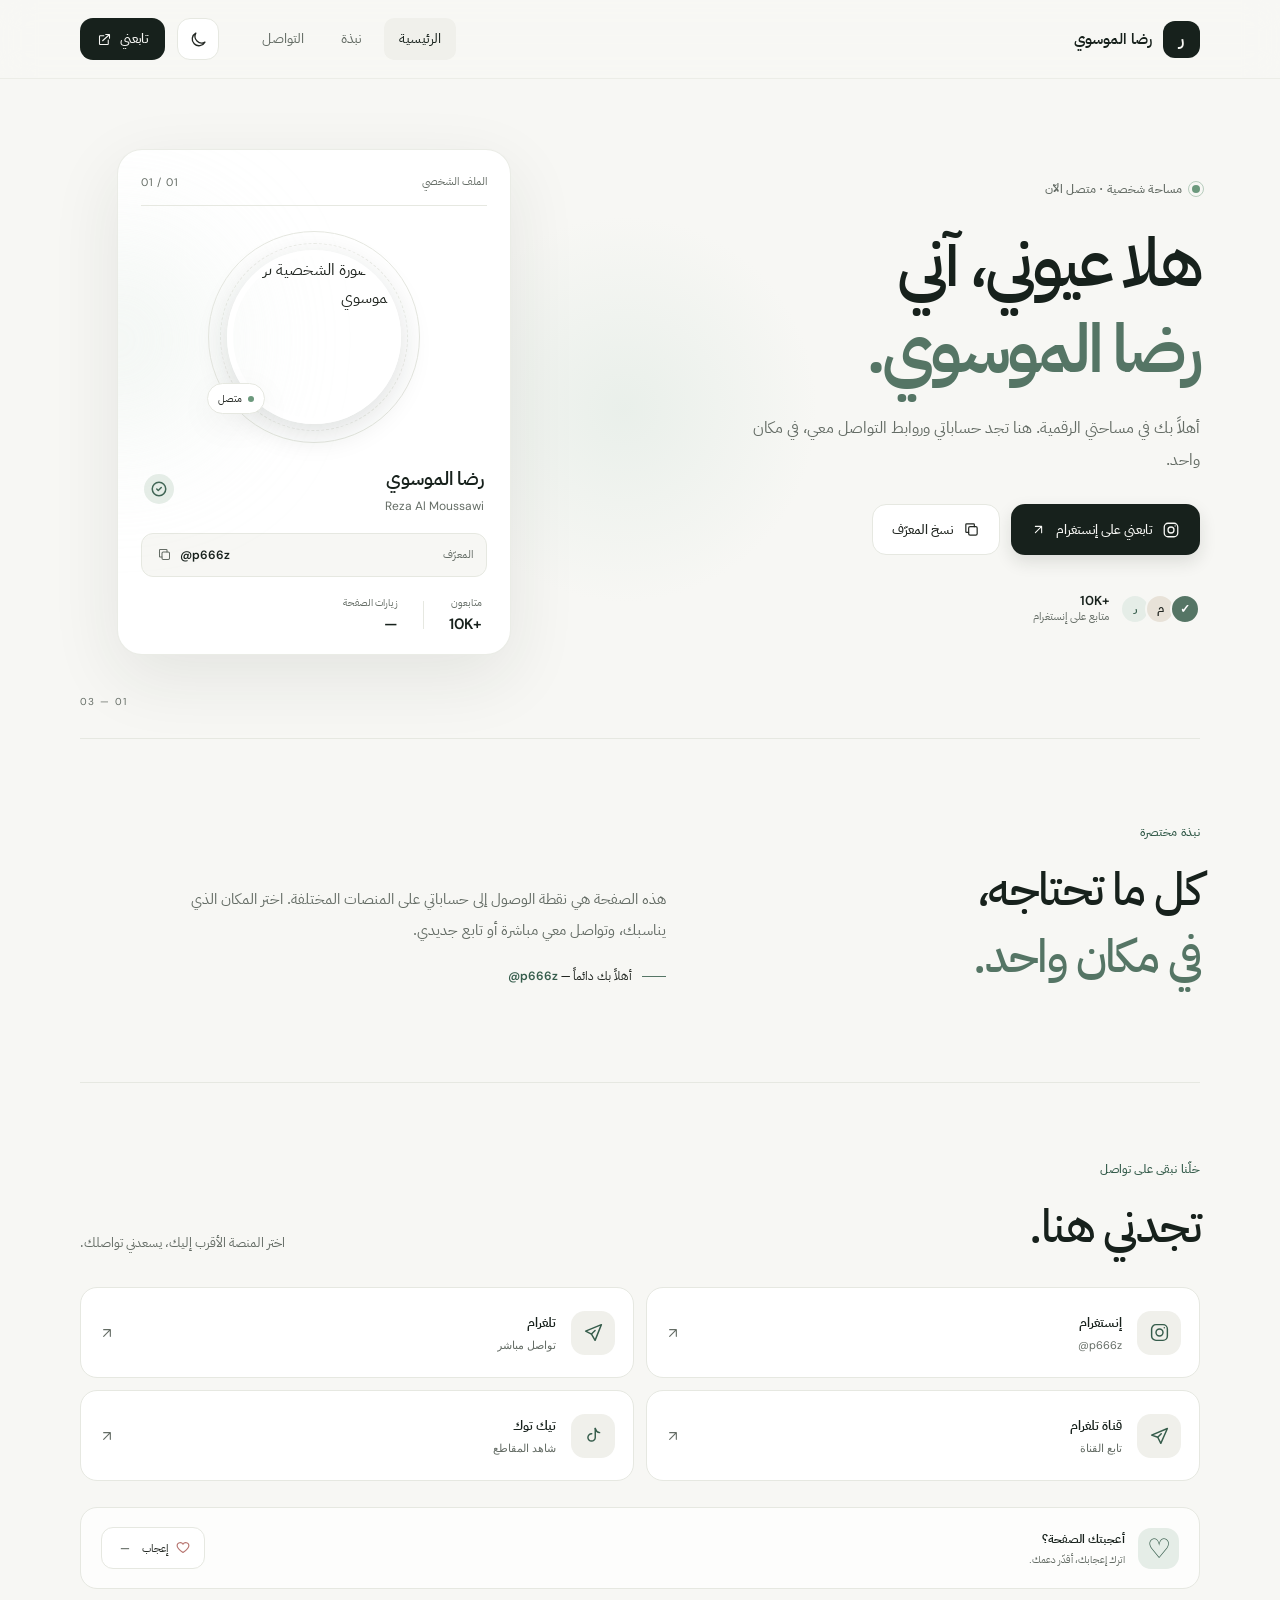
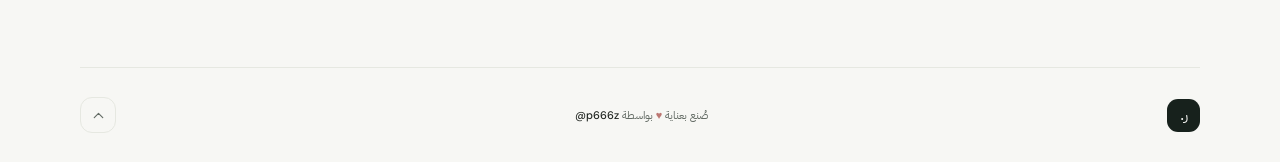
==== commit 3ce76e90: "Update index.html" ====
--- a/index.html
+++ b/index.html
@@ -57,7 +57,7 @@
     <section class="hero page-section" id="home" aria-labelledby="hero-title">
       <div class="hero-copy">
         <p class="eyebrow"><span class="status-dot" aria-hidden="true"></span> مساحة شخصية · متصل الآن</p>
-        <h1 id="hero-title">مرحباً، أنا<br><span class="name-highlight">رضا الموسوي.</span></h1>
+        <h1 id="hero-title">هلا عيوني، آني<br><span class="name-highlight">رضا الموسوي.</span></h1>
         <p class="hero-description">أهلاً بك في مساحتي الرقمية. هنا تجد حساباتي وروابط التواصل معي، في مكان واحد.</p>
         <div class="hero-actions">
           <a class="button button-primary" href="https://instagram.com/p666z" target="_blank" rel="noopener noreferrer">
